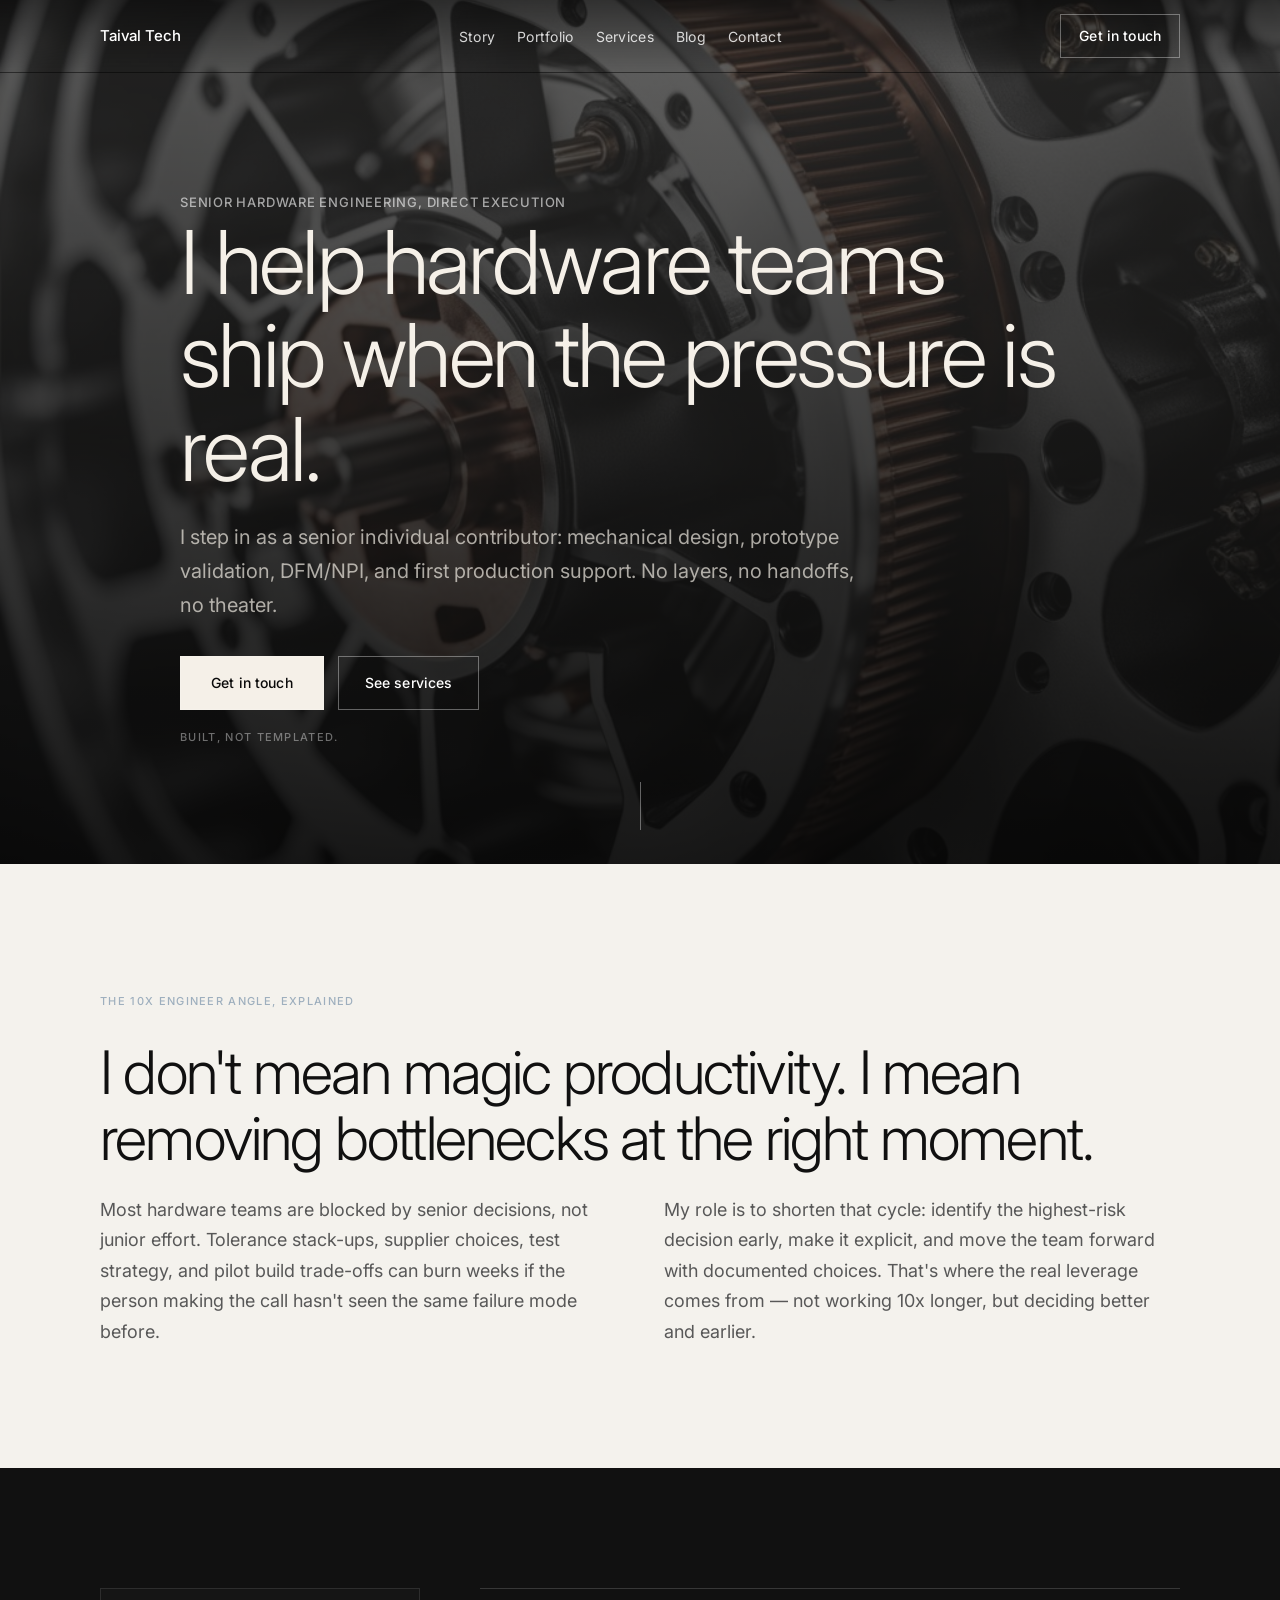
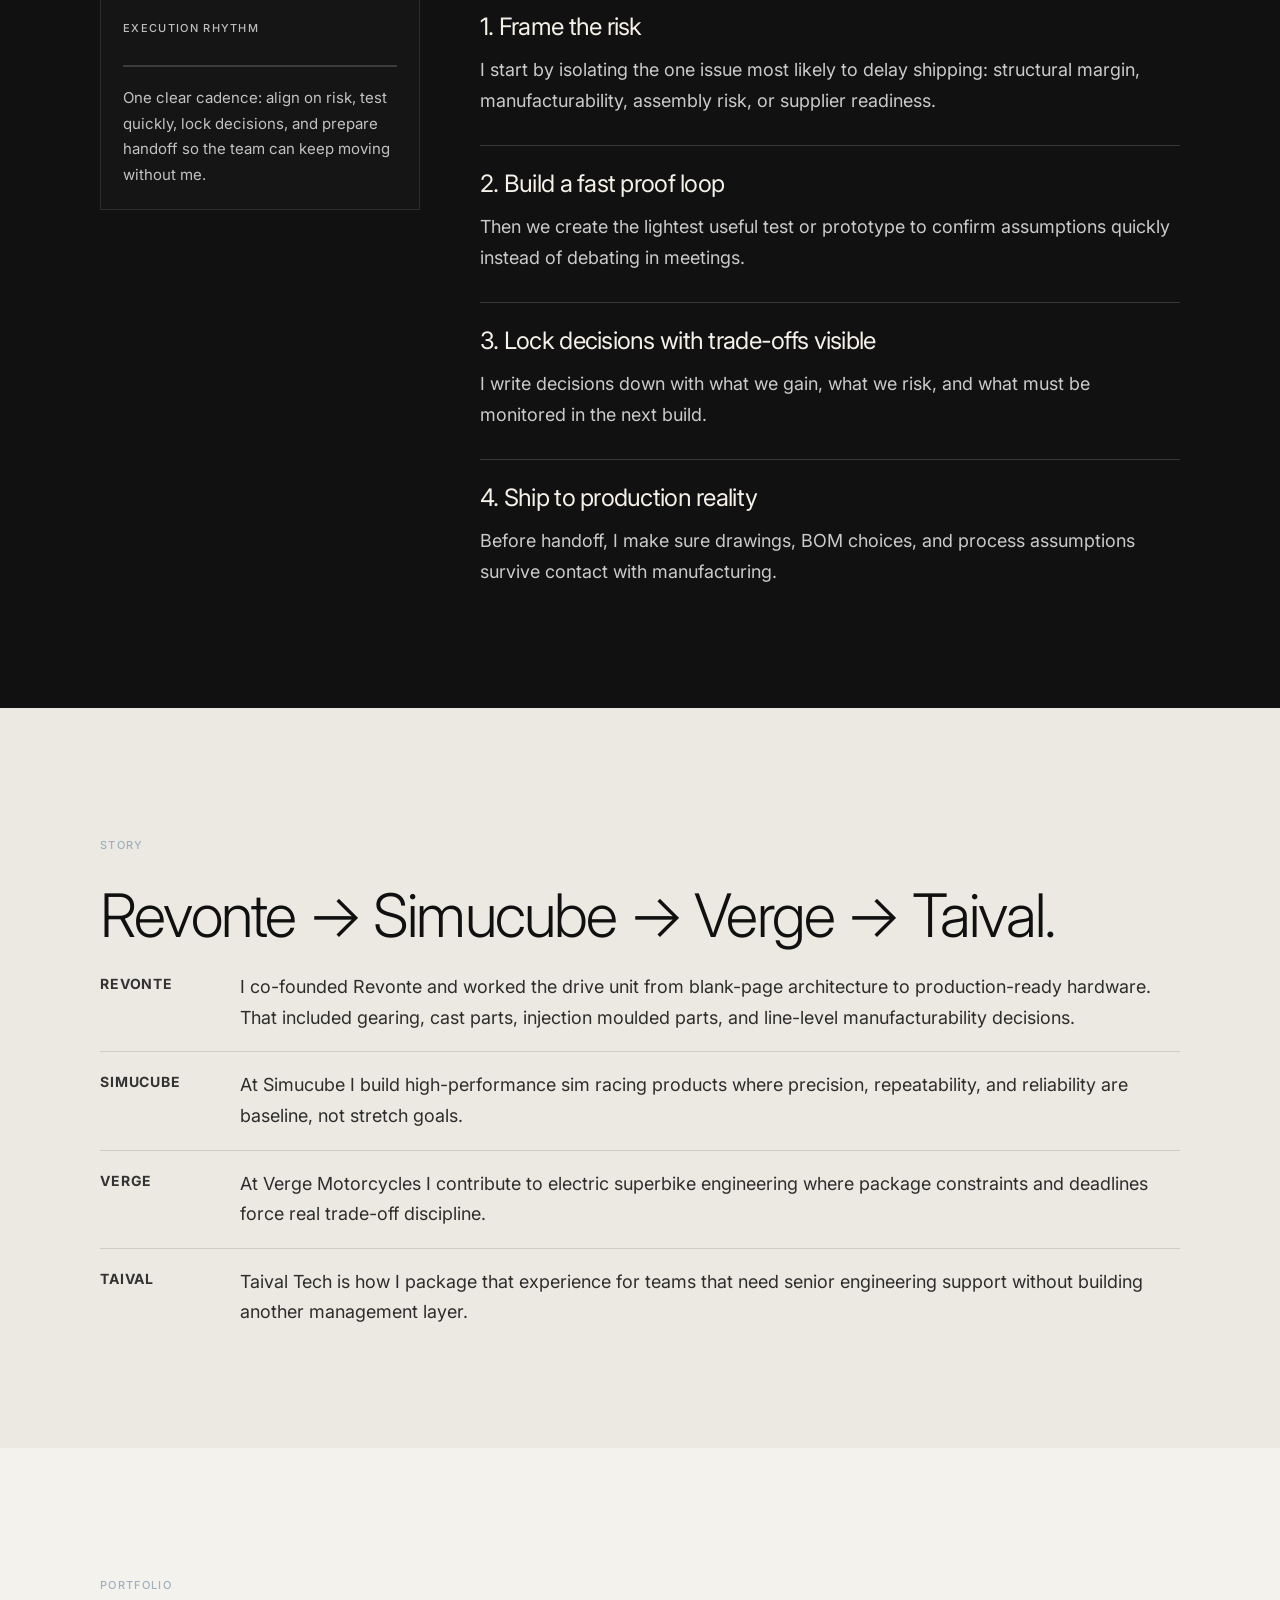
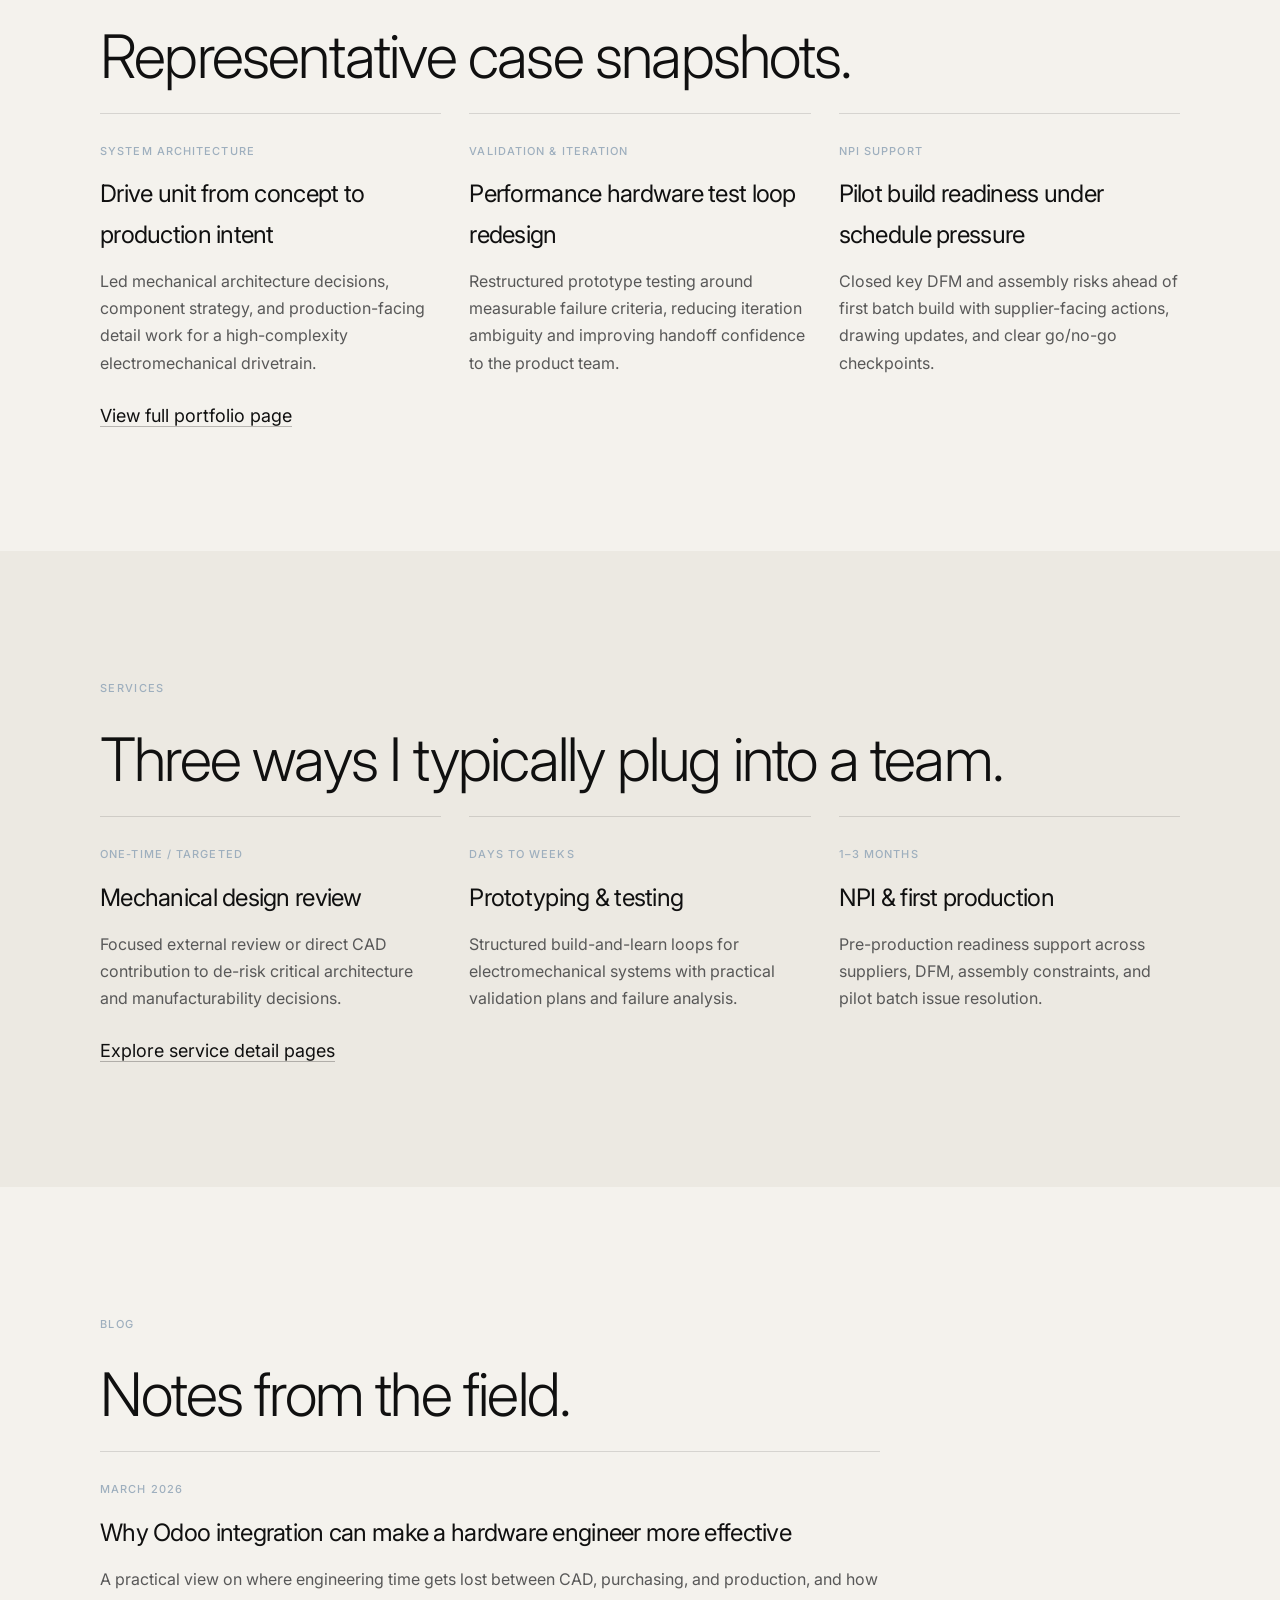
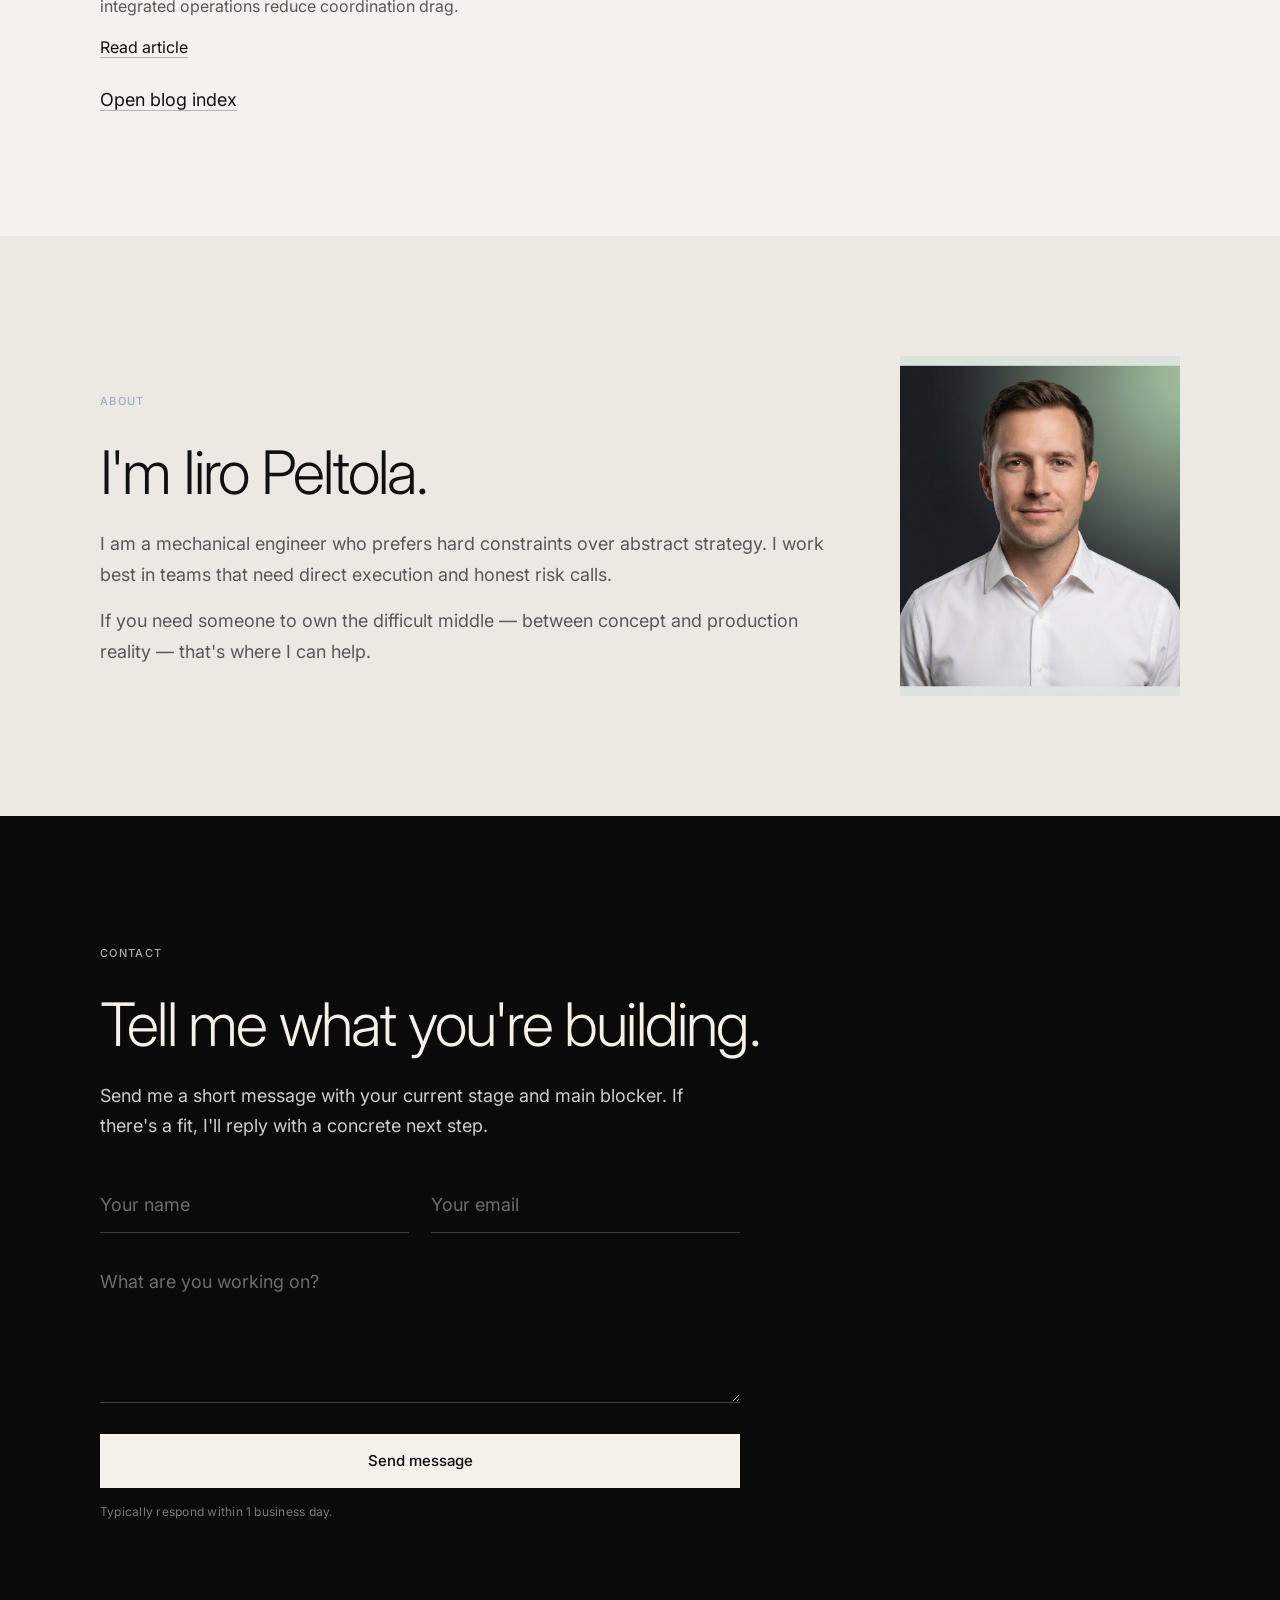
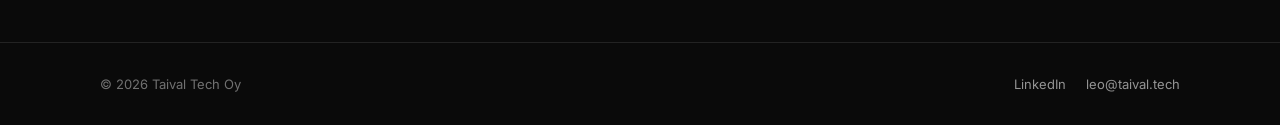
==== index.html @ 0ef0f43d "Mobile nav: IXI-style hamburger menu (≡ + logo + CTA pattern)" ====
﻿<!DOCTYPE html>
<html lang="en">
<head>
  <meta charset="UTF-8" />
  <meta name="viewport" content="width=device-width, initial-scale=1.0" />
  <title>Taival Tech — Hardware Engineering Consulting</title>
  <meta name="description" content="Iiro Peltola, senior hardware engineer. Mechanical design, prototyping, NPI, and first production support for teams shipping real hardware." />
  <link rel="preconnect" href="https://fonts.googleapis.com" />
  <link rel="preconnect" href="https://fonts.gstatic.com" crossorigin />
  <link href="https://fonts.googleapis.com/css2?family=Inter:wght@300;400;500;600&display=swap" rel="stylesheet" />
  <link rel="stylesheet" href="assets/site.css" />
  <!-- Umami Analytics -->
  <script defer src="https://cloud.umami.is/script.js" data-website-id="70021f70-13da-4fe8-9bda-048209e705a2"></script>
  <script defer src="assets/site.js"></script>
</head>
<body>
  <nav class="site-nav" id="site-nav">
    <div class="nav-inner">
      <button class="nav-hamburger" id="nav-hamburger" aria-label="Open menu" aria-expanded="false"><span></span><span></span><span></span></button>
      <a class="nav-logo" href="/">Taival Tech</a>
      <ul class="nav-links">
        <li><a href="#story" id="nav-story">Story</a></li>
        <li><a href="#portfolio" id="nav-portfolio">Portfolio</a></li>
        <li><a href="#services" id="nav-services">Services</a></li>
        <li><a href="#blog" id="nav-blog">Blog</a></li>
        <li><a href="#contact" id="nav-contact">Contact</a></li>
      </ul>
      <a class="nav-cta" href="#contact">Get in touch</a>
    </div>
  </nav>
  <nav class="nav-drawer" id="nav-drawer" aria-hidden="true">
    <ul class="nav-drawer-links">
      <li><a href="index.html#story">Story</a></li>
      <li><a href="portfolio/">Portfolio</a></li>
      <li><a href="services/">Services</a></li>
      <li><a href="blog/">Blog</a></li>
      <li><a href="index.html#contact">Contact</a></li>
    </ul>
  </nav>

  <header class="hero">
    <div class="hero-media" aria-hidden="true">
      <video class="hero-video" autoplay muted loop playsinline poster="2026-03-03-hero-motor.png">
        <source src="assets/hero-loop.mp4" type="video/mp4" />
      </video>
      <div class="hero-bg"></div>
    </div>
    <div class="container hero-content">
      <span class="eyebrow">Senior hardware engineering, direct execution</span>
      <h1>I help hardware teams ship when the pressure is real.</h1>
      <p>I step in as a senior individual contributor: mechanical design, prototype validation, DFM/NPI, and first production support. No layers, no handoffs, no theater.</p>
      <div class="hero-actions">
        <a href="#contact" class="btn">Get in touch</a>
        <a href="#services" class="btn-ghost">See services</a>
      </div>
      <span class="hero-tagline">Built, not templated.</span>
    </div>
    <div class="scroll-indicator" aria-hidden="true"></div>
  </header>

  <section class="section section--light reveal" id="tenx">
    <div class="container">
      <span class="label reveal-child" style="transition-delay:0s">The 10x engineer angle, explained</span>
      <h2 class="section-title reveal-child" style="transition-delay:0.08s">I don't mean magic productivity. I mean removing bottlenecks at the right moment.</h2>
      <div class="grid-2">
        <p class="reveal-child muted" style="transition-delay:0.16s">Most hardware teams are blocked by senior decisions, not junior effort. Tolerance stack-ups, supplier choices, test strategy, and pilot build trade-offs can burn weeks if the person making the call hasn't seen the same failure mode before.</p>
        <p class="reveal-child muted" style="transition-delay:0.24s">My role is to shorten that cycle: identify the highest-risk decision early, make it explicit, and move the team forward with documented choices. That's where the real leverage comes from — not working 10x longer, but deciding better and earlier.</p>
      </div>
    </div>
  </section>

  <section class="section execution-model reveal" data-progress-section>
    <div class="container execution-grid">
      <div class="execution-sticky reveal-child" style="transition-delay:0s">
        <div class="sticky-card">
          <span class="label" style="margin-bottom:10px;color:rgba(255,255,255,0.72)">Execution rhythm</span>
          <div class="progress-line"><span class="progress-fill"></span></div>
          <p class="progress-note">One clear cadence: align on risk, test quickly, lock decisions, and prepare handoff so the team can keep moving without me.</p>
        </div>
      </div>
      <div class="execution-steps">
        <article class="step reveal-child" style="transition-delay:0.1s">
          <h3>1. Frame the risk</h3>
          <p>I start by isolating the one issue most likely to delay shipping: structural margin, manufacturability, assembly risk, or supplier readiness.</p>
        </article>
        <article class="step reveal-child" style="transition-delay:0.18s">
          <h3>2. Build a fast proof loop</h3>
          <p>Then we create the lightest useful test or prototype to confirm assumptions quickly instead of debating in meetings.</p>
        </article>
        <article class="step reveal-child" style="transition-delay:0.26s">
          <h3>3. Lock decisions with trade-offs visible</h3>
          <p>I write decisions down with what we gain, what we risk, and what must be monitored in the next build.</p>
        </article>
        <article class="step reveal-child" style="transition-delay:0.34s">
          <h3>4. Ship to production reality</h3>
          <p>Before handoff, I make sure drawings, BOM choices, and process assumptions survive contact with manufacturing.</p>
        </article>
      </div>
    </div>
  </section>

  <section class="section section--warm reveal" id="story">
    <div class="container">
      <span class="label reveal-child" style="transition-delay:0s">Story</span>
      <h2 class="section-title reveal-child" style="transition-delay:0.08s">Revonte → Simucube → Verge → Taival.</h2>
      <div class="story-line">
        <div class="story-item reveal-child" style="transition-delay:0.14s">
          <strong>Revonte</strong>
          <p>I co-founded Revonte and worked the drive unit from blank-page architecture to production-ready hardware. That included gearing, cast parts, injection moulded parts, and line-level manufacturability decisions.</p>
        </div>
        <div class="story-item reveal-child" style="transition-delay:0.2s">
          <strong>Simucube</strong>
          <p>At Simucube I build high-performance sim racing products where precision, repeatability, and reliability are baseline, not stretch goals.</p>
        </div>
        <div class="story-item reveal-child" style="transition-delay:0.26s">
          <strong>Verge</strong>
          <p>At Verge Motorcycles I contribute to electric superbike engineering where package constraints and deadlines force real trade-off discipline.</p>
        </div>
        <div class="story-item reveal-child" style="transition-delay:0.32s">
          <strong>Taival</strong>
          <p>Taival Tech is how I package that experience for teams that need senior engineering support without building another management layer.</p>
        </div>
      </div>
    </div>
  </section>

  <section class="section section--light reveal" id="portfolio">
    <div class="container">
      <span class="label reveal-child" style="transition-delay:0s">Portfolio</span>
      <h2 class="section-title reveal-child" style="transition-delay:0.08s">Representative case snapshots.</h2>
      <div class="grid-3">
        <article class="card reveal-child" style="transition-delay:0.15s">
          <span class="card-meta">System architecture</span>
          <h3>Drive unit from concept to production intent</h3>
          <p class="muted">Led mechanical architecture decisions, component strategy, and production-facing detail work for a high-complexity electromechanical drivetrain.</p>
        </article>
        <article class="card reveal-child" style="transition-delay:0.22s">
          <span class="card-meta">Validation & iteration</span>
          <h3>Performance hardware test loop redesign</h3>
          <p class="muted">Restructured prototype testing around measurable failure criteria, reducing iteration ambiguity and improving handoff confidence to the product team.</p>
        </article>
        <article class="card reveal-child" style="transition-delay:0.29s">
          <span class="card-meta">NPI support</span>
          <h3>Pilot build readiness under schedule pressure</h3>
          <p class="muted">Closed key DFM and assembly risks ahead of first batch build with supplier-facing actions, drawing updates, and clear go/no-go checkpoints.</p>
        </article>
      </div>
      <p class="reveal-child" style="margin-top:24px;transition-delay:0.36s"><a class="inline-link" href="portfolio/">View full portfolio page</a></p>
    </div>
  </section>

  <section class="section section--warm reveal" id="services">
    <div class="container">
      <span class="label reveal-child" style="transition-delay:0s">Services</span>
      <h2 class="section-title reveal-child" style="transition-delay:0.08s">Three ways I typically plug into a team.</h2>
      <div class="grid-3">
        <article class="card reveal-child" style="transition-delay:0.14s">
          <span class="card-meta">One-time / targeted</span>
          <h3>Mechanical design review</h3>
          <p class="muted">Focused external review or direct CAD contribution to de-risk critical architecture and manufacturability decisions.</p>
        </article>
        <article class="card reveal-child" style="transition-delay:0.22s">
          <span class="card-meta">Days to weeks</span>
          <h3>Prototyping & testing</h3>
          <p class="muted">Structured build-and-learn loops for electromechanical systems with practical validation plans and failure analysis.</p>
        </article>
        <article class="card reveal-child" style="transition-delay:0.3s">
          <span class="card-meta">1–3 months</span>
          <h3>NPI & first production</h3>
          <p class="muted">Pre-production readiness support across suppliers, DFM, assembly constraints, and pilot batch issue resolution.</p>
        </article>
      </div>
      <p class="reveal-child" style="margin-top:24px;transition-delay:0.38s"><a class="inline-link" href="services/">Explore service detail pages</a></p>
    </div>
  </section>

  <section class="section section--light reveal" id="blog">
    <div class="container">
      <span class="label reveal-child" style="transition-delay:0s">Blog</span>
      <h2 class="section-title reveal-child" style="transition-delay:0.08s">Notes from the field.</h2>
      <article class="card reveal-child" style="max-width:780px;transition-delay:0.16s">
        <span class="card-meta">March 2026</span>
        <h3>Why Odoo integration can make a hardware engineer more effective</h3>
        <p class="muted">A practical view on where engineering time gets lost between CAD, purchasing, and production, and how integrated operations reduce coordination drag.</p>
        <p style="margin-top:14px"><a class="inline-link" href="blog/odoo-integration-10x-engineer.html">Read article</a></p>
      </article>
      <p class="reveal-child" style="margin-top:24px;transition-delay:0.24s"><a class="inline-link" href="blog/">Open blog index</a></p>
    </div>
  </section>

  <section class="section section--warm reveal" id="about">
    <div class="container profile">
      <div>
        <span class="label reveal-child" style="transition-delay:0s">About</span>
        <h2 class="section-title reveal-child" style="transition-delay:0.08s">I'm Iiro Peltola.</h2>
        <p class="muted reveal-child" style="transition-delay:0.16s">I am a mechanical engineer who prefers hard constraints over abstract strategy. I work best in teams that need direct execution and honest risk calls.</p>
        <p class="muted reveal-child" style="margin-top:16px;transition-delay:0.24s">If you need someone to own the difficult middle — between concept and production reality — that's where I can help.</p>
      </div>
      <div class="reveal-child" style="transition-delay:0.2s">
        <img src="iiro.jpg" alt="Iiro Peltola" />
      </div>
    </div>
  </section>

  <section class="section section--dark reveal" id="contact">
    <div class="container">
      <span class="label reveal-child" style="transition-delay:0s;color:rgba(255,255,255,0.66)">Contact</span>
      <h2 class="section-title reveal-child" style="transition-delay:0.08s">Tell me what you're building.</h2>
      <p class="contact-intro reveal-child" style="transition-delay:0.16s">Send me a short message with your current stage and main blocker. If there's a fit, I'll reply with a concrete next step.</p>

      <form action="https://formspree.io/f/xreadevk" method="POST" class="contact-form reveal-child" id="contact-form" style="transition-delay:0.24s">
        <div class="form-row">
          <input type="text" name="name" placeholder="Your name" required />
          <input type="email" name="email" placeholder="Your email" required />
        </div>
        <textarea name="message" placeholder="What are you working on?" rows="4" required></textarea>
        <button type="submit" class="btn-submit">Send message</button>
        <span class="form-status" id="form-status">Typically respond within 1 business day.</span>
      </form>
    </div>
  </section>

  <footer class="site-footer">
    <div class="footer-inner">
      <span>© 2026 Taival Tech Oy</span>
      <div class="footer-links">
        <a href="https://linkedin.com/in/leotaival" target="_blank" rel="noreferrer">LinkedIn</a>
        <a href="mailto:leo@taival.tech">leo@taival.tech</a>
      </div>
    </div>
  </footer>
</body>
</html>
---- assets/site.css ----
*, *::before, *::after {
  box-sizing: border-box;
}

:root {
  --bg-dark: #0a0a0a;
  --bg-elevated: #111111;
  --bg-soft-dark: #171717;
  --bg-light: #f4f2ed;
  --bg-light-2: #ece9e2;
  --text-light: #f5f0e8;
  --text-light-muted: rgba(245, 240, 232, 0.68);
  --text-dark: #101010;
  --text-dark-muted: #585858;
  --line-light: rgba(255, 255, 255, 0.14);
  --line-dark: rgba(0, 0, 0, 0.12);
  --accent: #9eafbe;
  --max: 1160px;
  --nav-height: 72px;
  --radius: 2px;
}

html {
  scroll-behavior: smooth;
}

body {
  margin: 0;
  font-family: 'Inter', -apple-system, BlinkMacSystemFont, 'Segoe UI', sans-serif;
  font-size: 18px;
  line-height: 1.7;
  color: var(--text-dark);
  background: var(--bg-light);
  -webkit-font-smoothing: antialiased;
}

h1,
h2,
h3,
h4 {
  margin: 0;
  font-weight: 300;
  letter-spacing: -0.03em;
}

p {
  margin: 0;
}

a {
  color: inherit;
}

img,
video {
  max-width: 100%;
  display: block;
}

section[id] {
  scroll-margin-top: 96px;
}

.container {
  max-width: var(--max);
  margin: 0 auto;
  padding: 0 40px;
}

.label {
  display: inline-block;
  margin-bottom: 28px;
  font-size: 11px;
  font-weight: 500;
  letter-spacing: 0.12em;
  text-transform: uppercase;
  color: var(--accent);
}

.eyebrow {
  font-size: 13px;
  font-weight: 500;
  letter-spacing: 0.06em;
  text-transform: uppercase;
  color: rgba(255, 255, 255, 0.6);
}

.lead {
  font-size: clamp(19px, 2.2vw, 24px);
  line-height: 1.55;
}

.muted {
  color: var(--text-dark-muted);
}

/* NAV */
.site-nav {
  position: fixed;
  top: 0;
  left: 0;
  right: 0;
  z-index: 100;
  border-bottom: 1px solid transparent;
  background: linear-gradient(to bottom, rgba(0, 0, 0, 0.5), transparent);
  transition: background 0.24s ease, border-color 0.24s ease;
}

.site-nav.scrolled {
  background: rgba(10, 10, 10, 0.9);
  border-bottom-color: rgba(255, 255, 255, 0.08);
  backdrop-filter: blur(10px);
}

.nav-inner {
  max-width: var(--max);
  margin: 0 auto;
  height: var(--nav-height);
  padding: 0 40px;
  display: flex;
  align-items: center;
  justify-content: space-between;
  gap: 24px;
}

.nav-logo {
  font-size: 15px;
  font-weight: 500;
  letter-spacing: -0.01em;
  color: #ffffff;
  text-decoration: none;
  white-space: nowrap;
}

.nav-links {
  display: flex;
  align-items: center;
  gap: 22px;
  list-style: none;
  margin: 0;
  padding: 0;
}

.nav-links a {
  color: rgba(255, 255, 255, 0.82);
  text-decoration: none;
  font-size: 14px;
  letter-spacing: 0.02em;
  transition: color 0.2s ease;
}

.nav-links a:hover,
.nav-links a.active {
  color: #ffffff;
}

.nav-cta,
.btn,
.btn-ghost {
  display: inline-flex;
  align-items: center;
  justify-content: center;
  gap: 10px;
  text-decoration: none;
  font-size: 14px;
  font-weight: 500;
  letter-spacing: 0.01em;
  transition: background 0.2s ease, color 0.2s ease, opacity 0.2s ease, border-color 0.2s ease;
}

.nav-cta {
  color: #ffffff;
  border: 1px solid rgba(255, 255, 255, 0.35);
  padding: 9px 18px;
}

.nav-cta:hover {
  background: #ffffff;
  color: var(--bg-dark);
}

.btn {
  color: var(--bg-dark);
  background: var(--text-light);
  padding: 14px 30px;
  border: 1px solid rgba(255, 255, 255, 0.12);
}

.btn:hover {
  opacity: 0.86;
}

.btn-ghost {
  color: #ffffff;
  border: 1px solid rgba(255, 255, 255, 0.36);
  padding: 13px 26px;
}

.btn-ghost:hover {
  background: rgba(255, 255, 255, 0.08);
}

/* HERO */
.hero {
  position: relative;
  min-height: 96vh;
  color: var(--text-light);
  display: flex;
  align-items: center;
  overflow: hidden;
}

.hero-media {
  position: absolute;
  inset: 0;
}

.hero-video,
.hero-bg {
  position: absolute;
  inset: 0;
  width: 100%;
  height: 100%;
  object-fit: cover;
}

.hero-video {
  opacity: 0.43;
  filter: saturate(0.88) contrast(1.04);
}

.hero-bg {
  background: url('../2026-03-03-hero-motor.png') center / cover no-repeat;
  animation: heroKenBurns 24s ease-in-out infinite alternate;
  opacity: 0.42;
}

.hero-media::after {
  content: '';
  position: absolute;
  inset: 0;
  background:
    linear-gradient(to bottom, rgba(0, 0, 0, 0.6), rgba(0, 0, 0, 0.76) 55%, rgba(0, 0, 0, 0.9)),
    radial-gradient(circle at 68% 26%, rgba(255, 255, 255, 0.08), transparent 50%);
}

@keyframes heroKenBurns {
  0% {
    transform: scale(1);
  }

  100% {
    transform: scale(1.07);
  }
}

.hero-content {
  position: relative;
  z-index: 1;
  padding-top: var(--nav-height);
}

.hero h1 {
  max-width: 920px;
  font-size: clamp(46px, 7vw, 88px);
  line-height: 1.06;
  margin-bottom: 24px;
}

.hero p {
  max-width: 680px;
  font-size: 20px;
  color: var(--text-light-muted);
  margin-bottom: 34px;
}

.hero-actions {
  display: flex;
  gap: 14px;
  flex-wrap: wrap;
}

.hero-tagline {
  display: inline-block;
  margin-top: 18px;
  color: rgba(255, 255, 255, 0.4);
  font-size: 11px;
  font-weight: 500;
  letter-spacing: 0.12em;
  text-transform: uppercase;
}

.scroll-indicator {
  position: absolute;
  bottom: 34px;
  left: 50%;
  transform: translateX(-50%);
  z-index: 2;
}

.scroll-indicator::before {
  content: '';
  display: block;
  width: 1px;
  height: 48px;
  background: rgba(255, 255, 255, 0.36);
  animation: scrollPulse 2.5s ease infinite;
}

@keyframes scrollPulse {
  0%,
  100% {
    opacity: 0.2;
    transform: scaleY(0.52);
    transform-origin: top;
  }

  50% {
    opacity: 0.7;
    transform: scaleY(1);
    transform-origin: top;
  }
}

/* PAGE HERO */
.page-hero {
  min-height: 62vh;
  display: flex;
  align-items: end;
  padding: 140px 0 72px;
  color: var(--text-light);
  background:
    linear-gradient(rgba(6, 6, 6, 0.64), rgba(6, 6, 6, 0.84)),
    url('../2026-03-03-services-tools.png') center / cover no-repeat;
}

.page-hero h1 {
  font-size: clamp(40px, 6vw, 72px);
  line-height: 1.08;
  margin-bottom: 20px;
}

.page-hero p {
  max-width: 700px;
  color: rgba(255, 255, 255, 0.75);
}

.section {
  padding: 120px 0;
}

.section--light {
  background: var(--bg-light);
  color: var(--text-dark);
}

.section--warm {
  background: var(--bg-light-2);
  color: var(--text-dark);
}

.section--dark {
  background: var(--bg-dark);
  color: var(--text-light);
}

.section--dark .muted {
  color: rgba(245, 240, 232, 0.68);
}

.section-title {
  font-size: clamp(34px, 5vw, 60px);
  line-height: 1.1;
  margin-bottom: 24px;
}

.grid-2 {
  display: grid;
  grid-template-columns: repeat(2, minmax(0, 1fr));
  gap: 48px;
}

.grid-3 {
  display: grid;
  grid-template-columns: repeat(3, minmax(0, 1fr));
  gap: 28px;
}

.card {
  border-top: 1px solid var(--line-dark);
  padding-top: 20px;
}

.section--dark .card {
  border-top-color: var(--line-light);
}

.card h3 {
  font-size: 24px;
  font-weight: 400;
  margin-bottom: 12px;
}

.card p {
  font-size: 16px;
}

.card-meta {
  display: inline-block;
  margin-bottom: 14px;
  font-size: 11px;
  font-weight: 500;
  letter-spacing: 0.1em;
  text-transform: uppercase;
  color: var(--accent);
}

.story-line {
  display: grid;
  gap: 18px;
}

.story-item {
  display: grid;
  grid-template-columns: 120px 1fr;
  gap: 20px;
  padding-bottom: 18px;
  border-bottom: 1px solid var(--line-dark);
}

.story-item:last-child {
  border-bottom: none;
  padding-bottom: 0;
}

.story-item strong {
  font-size: 14px;
  letter-spacing: 0.06em;
  text-transform: uppercase;
  color: #333333;
}

.story-item p {
  color: #2d2d2d;
}

.execution-model {
  --progress: 0;
  background: var(--bg-elevated);
  color: var(--text-light);
}

.execution-grid {
  display: grid;
  grid-template-columns: 320px 1fr;
  gap: 60px;
}

.execution-sticky {
  position: relative;
}

.sticky-card {
  position: sticky;
  top: 96px;
  border: 1px solid rgba(255, 255, 255, 0.1);
  padding: 22px;
  background: rgba(255, 255, 255, 0.02);
}

.progress-line {
  width: 100%;
  height: 2px;
  margin: 18px 0;
  background: rgba(255, 255, 255, 0.16);
  overflow: hidden;
}

.progress-fill {
  display: block;
  width: 100%;
  height: 100%;
  transform-origin: left center;
  transform: scaleX(var(--progress));
  background: #ffffff;
  transition: transform 0.16s linear;
}

.progress-note {
  font-size: 15px;
  color: rgba(255, 255, 255, 0.74);
}

.execution-steps {
  display: grid;
  gap: 28px;
}

.step {
  border-top: 1px solid rgba(255, 255, 255, 0.16);
  padding-top: 18px;
}

.step h3 {
  font-size: 24px;
  font-weight: 400;
  margin-bottom: 8px;
}

.step p {
  color: rgba(255, 255, 255, 0.78);
}

.profile {
  display: grid;
  grid-template-columns: 1fr 280px;
  gap: 56px;
  align-items: center;
}

.profile img {
  width: 280px;
  height: 340px;
  object-fit: cover;
  object-position: center top;
}

.inline-link {
  text-decoration: none;
  border-bottom: 1px solid rgba(0, 0, 0, 0.25);
}

.inline-link:hover {
  border-color: rgba(0, 0, 0, 0.6);
}

.section--dark .inline-link {
  border-color: rgba(255, 255, 255, 0.24);
}

.section--dark .inline-link:hover {
  border-color: rgba(255, 255, 255, 0.62);
}

/* CONTACT */
.contact-intro {
  max-width: 640px;
  margin-bottom: 36px;
  color: rgba(255, 255, 255, 0.8);
}

.contact-form {
  max-width: 640px;
}

.form-row {
  display: grid;
  grid-template-columns: repeat(2, minmax(0, 1fr));
  gap: 22px;
  margin-bottom: 22px;
}

.contact-form input,
.contact-form textarea {
  width: 100%;
  font: inherit;
  color: var(--text-light);
  background: transparent;
  border: none;
  border-bottom: 1px solid rgba(255, 255, 255, 0.22);
  padding: 12px 0;
  outline: none;
  transition: border-color 0.2s ease;
}

.contact-form textarea {
  resize: vertical;
  margin-bottom: 22px;
}

.contact-form input::placeholder,
.contact-form textarea::placeholder {
  color: rgba(255, 255, 255, 0.4);
}

.contact-form input:focus,
.contact-form textarea:focus {
  border-bottom-color: rgba(255, 255, 255, 0.72);
}

.btn-submit {
  width: 100%;
  border: none;
  background: var(--text-light);
  color: var(--bg-dark);
  font: inherit;
  font-size: 15px;
  font-weight: 500;
  padding: 14px 24px;
  cursor: pointer;
  transition: opacity 0.2s ease;
}

.btn-submit:hover {
  opacity: 0.86;
}

.form-status {
  display: block;
  margin-top: 14px;
  font-size: 12px;
  letter-spacing: 0.02em;
  color: rgba(255, 255, 255, 0.46);
}

/* BLOG ARTICLE */
.article {
  max-width: 780px;
}

.article h1 {
  font-size: clamp(34px, 5vw, 58px);
  line-height: 1.12;
  margin-bottom: 20px;
}

.article h2 {
  font-size: 28px;
  margin: 46px 0 14px;
}

.article p,
.article li {
  color: #212121;
  font-size: 18px;
}

.article ul {
  padding-left: 22px;
}

.article-meta {
  font-size: 13px;
  color: #666666;
  margin-bottom: 26px;
}

.article-note {
  margin-top: 36px;
  padding: 16px 18px;
  background: #ebe7de;
  border-left: 2px solid #979185;
  font-size: 15px;
}

/* FOOTER */
.site-footer {
  background: var(--bg-dark);
  border-top: 1px solid rgba(255, 255, 255, 0.1);
  padding: 30px 0;
}

.footer-inner {
  max-width: var(--max);
  margin: 0 auto;
  padding: 0 40px;
  display: flex;
  align-items: center;
  justify-content: space-between;
  gap: 20px;
  color: rgba(255, 255, 255, 0.42);
  font-size: 13px;
}

.footer-links {
  display: flex;
  align-items: center;
  gap: 20px;
}

.footer-links a {
  text-decoration: none;
  color: rgba(255, 255, 255, 0.56);
}

.footer-links a:hover {
  color: rgba(255, 255, 255, 0.86);
}

/* REVEALS */
.reveal-child {
  opacity: 0;
  transform: translateY(26px);
  transition: opacity 0.62s ease, transform 0.62s ease;
}

.reveal-child.visible {
  opacity: 1;
  transform: translateY(0);
}

@media (prefers-reduced-motion: reduce) {
  html {
    scroll-behavior: auto;
  }

  .hero-bg,
  .scroll-indicator::before,
  .reveal-child {
    animation: none !important;
    transition: none !important;
  }

  .reveal-child {
    opacity: 1;
    transform: none;
  }
}

@media (max-width: 1080px) {
  .nav-inner,
  .container,
  .footer-inner {
    padding-left: 28px;
    padding-right: 28px;
  }

  .execution-grid {
    grid-template-columns: 1fr;
    gap: 38px;
  }

  .sticky-card {
    position: static;
  }
}

@media (max-width: 900px) {
  body {
    font-size: 17px;
  }

  .grid-2,
  .grid-3,
  .profile {
    grid-template-columns: 1fr;
  }

  .profile {
    gap: 30px;
  }

  .profile img {
    width: min(280px, 100%);
  }

  .story-item {
    grid-template-columns: 1fr;
    gap: 8px;
  }
}

/* ── Hamburger button (hidden on desktop) ── */
.nav-hamburger {
  display: none;
  flex-direction: column;
  justify-content: center;
  gap: 5px;
  width: 32px;
  height: 32px;
  padding: 4px;
  background: none;
  border: none;
  cursor: pointer;
  flex-shrink: 0;
}
.nav-hamburger span {
  display: block;
  height: 1.5px;
  width: 100%;
  background: #ffffff;
  transition: transform 0.22s ease, opacity 0.22s ease;
  transform-origin: center;
}
.nav-hamburger[aria-expanded="true"] span:nth-child(1) {
  transform: translateY(6.5px) rotate(45deg);
}
.nav-hamburger[aria-expanded="true"] span:nth-child(2) {
  opacity: 0;
}
.nav-hamburger[aria-expanded="true"] span:nth-child(3) {
  transform: translateY(-6.5px) rotate(-45deg);
}

/* ── Mobile drawer ── */
.nav-drawer {
  display: none;
  position: fixed;
  top: var(--nav-height);
  left: 0;
  right: 0;
  background: rgba(10, 10, 10, 0.96);
  border-top: 1px solid rgba(255, 255, 255, 0.08);
  backdrop-filter: blur(12px);
  z-index: 99;
  padding: 24px 28px 32px;
  transform: translateY(-8px);
  opacity: 0;
  pointer-events: none;
  transition: opacity 0.22s ease, transform 0.22s ease;
}
.nav-drawer.open {
  transform: translateY(0);
  opacity: 1;
  pointer-events: auto;
}
.nav-drawer-links {
  list-style: none;
  margin: 0;
  padding: 0;
  display: flex;
  flex-direction: column;
  gap: 0;
}
.nav-drawer-links a {
  display: block;
  padding: 16px 0;
  color: rgba(255, 255, 255, 0.85);
  text-decoration: none;
  font-size: 22px;
  font-weight: 300;
  letter-spacing: -0.02em;
  border-bottom: 1px solid rgba(255, 255, 255, 0.07);
  transition: color 0.18s ease;
}
.nav-drawer-links a:hover {
  color: #ffffff;
}

@media (max-width: 760px) {
  .site-nav {
    background: rgba(10, 10, 10, 0.9);
    backdrop-filter: blur(10px);
    border-bottom-color: rgba(255, 255, 255, 0.08);
  }

  .nav-hamburger {
    display: flex;
  }

  .nav-inner {
    height: var(--nav-height);
    padding: 0 22px;
    flex-wrap: nowrap;
    gap: 0;
  }

  /* hamburger left, logo center, cta right — IXI pattern */
  .nav-inner {
    display: grid;
    grid-template-columns: 40px 1fr 40px;
    align-items: center;
  }

  .nav-hamburger {
    grid-column: 1;
    justify-self: start;
  }

  .nav-logo {
    grid-column: 2;
    text-align: center;
  }

  /* Hide desktop links on mobile */
  .nav-links {
    display: none;
  }

  /* CTA: small pill, right */
  .nav-cta {
    grid-column: 3;
    justify-self: end;
    font-size: 12px;
    padding: 7px 12px;
    white-space: nowrap;
    display: block;
  }

  .nav-drawer {
    display: block;
  }

  .hero-content {
    padding-top: calc(var(--nav-height) + 54px);
  }

  .section {
    padding: 84px 0;
  }

  .form-row {
    grid-template-columns: 1fr;
  }

  .footer-inner {
    flex-direction: column;
    align-items: flex-start;
  }
}
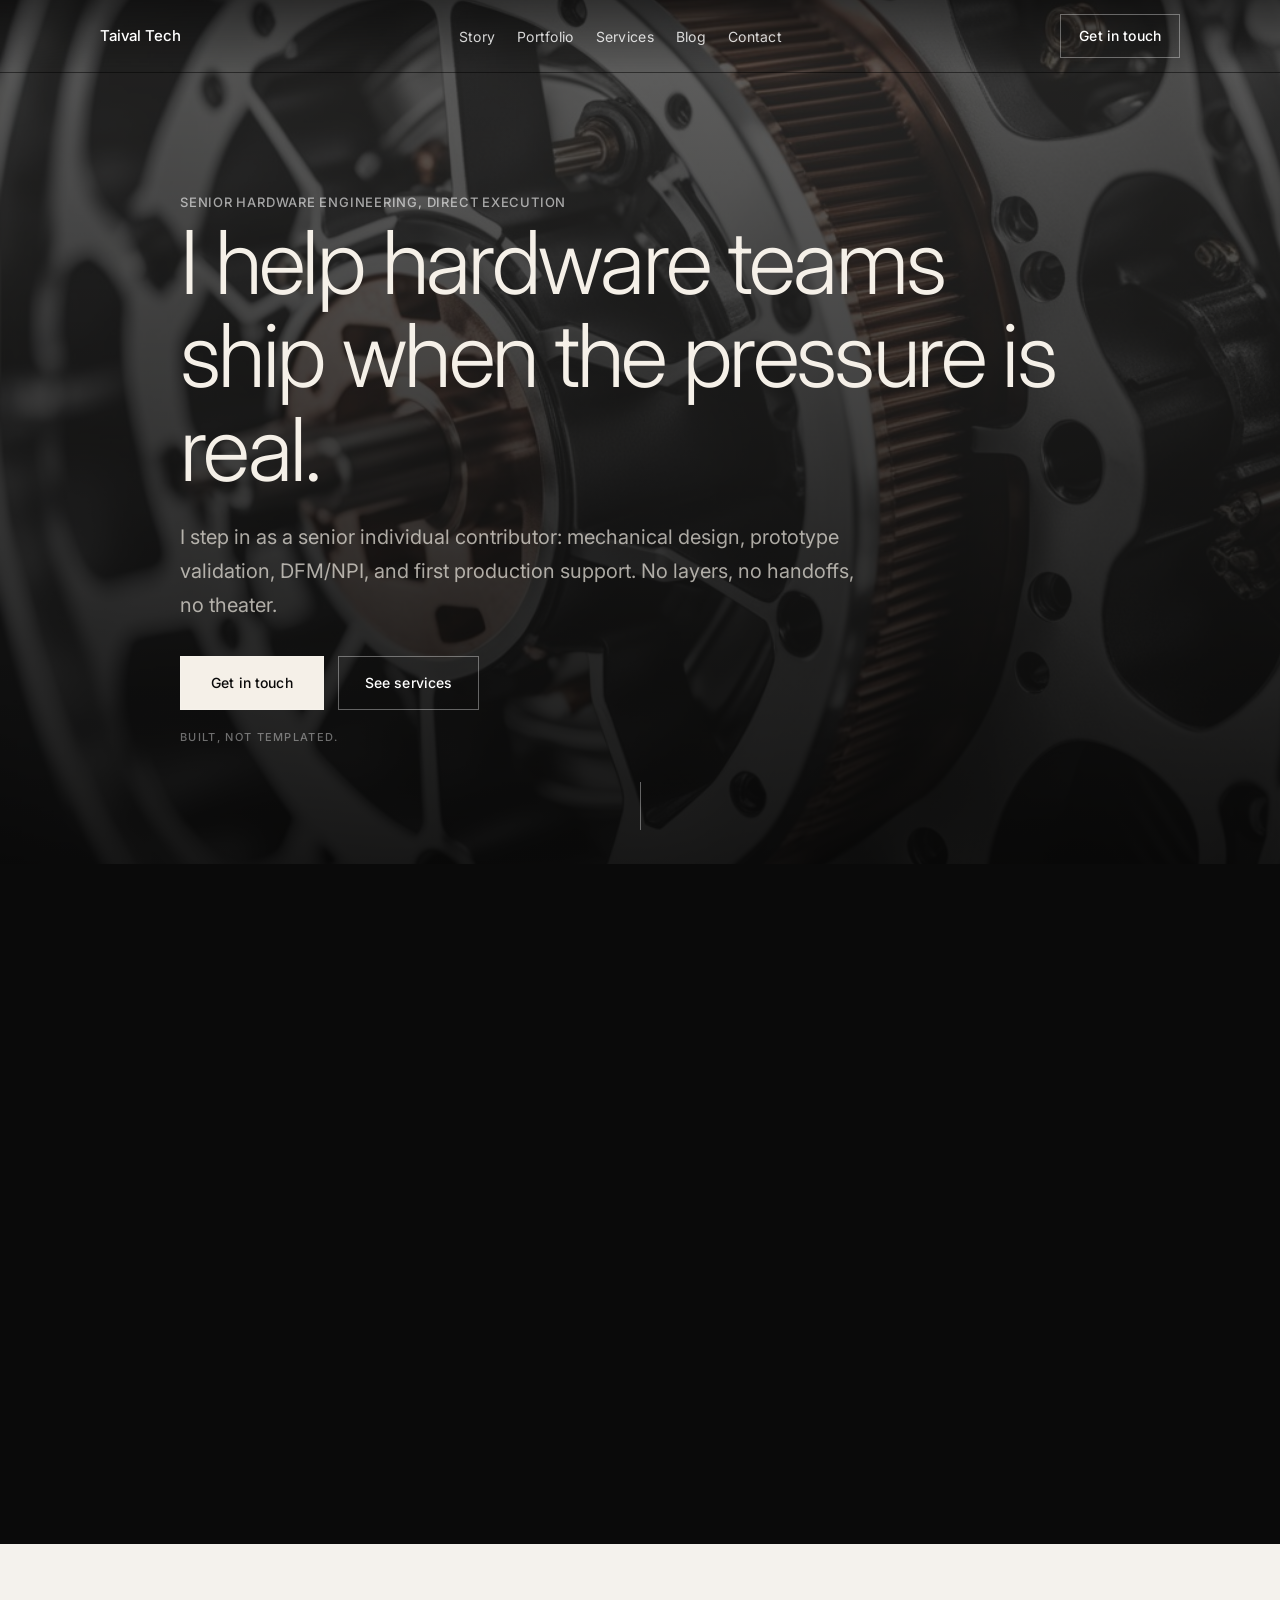
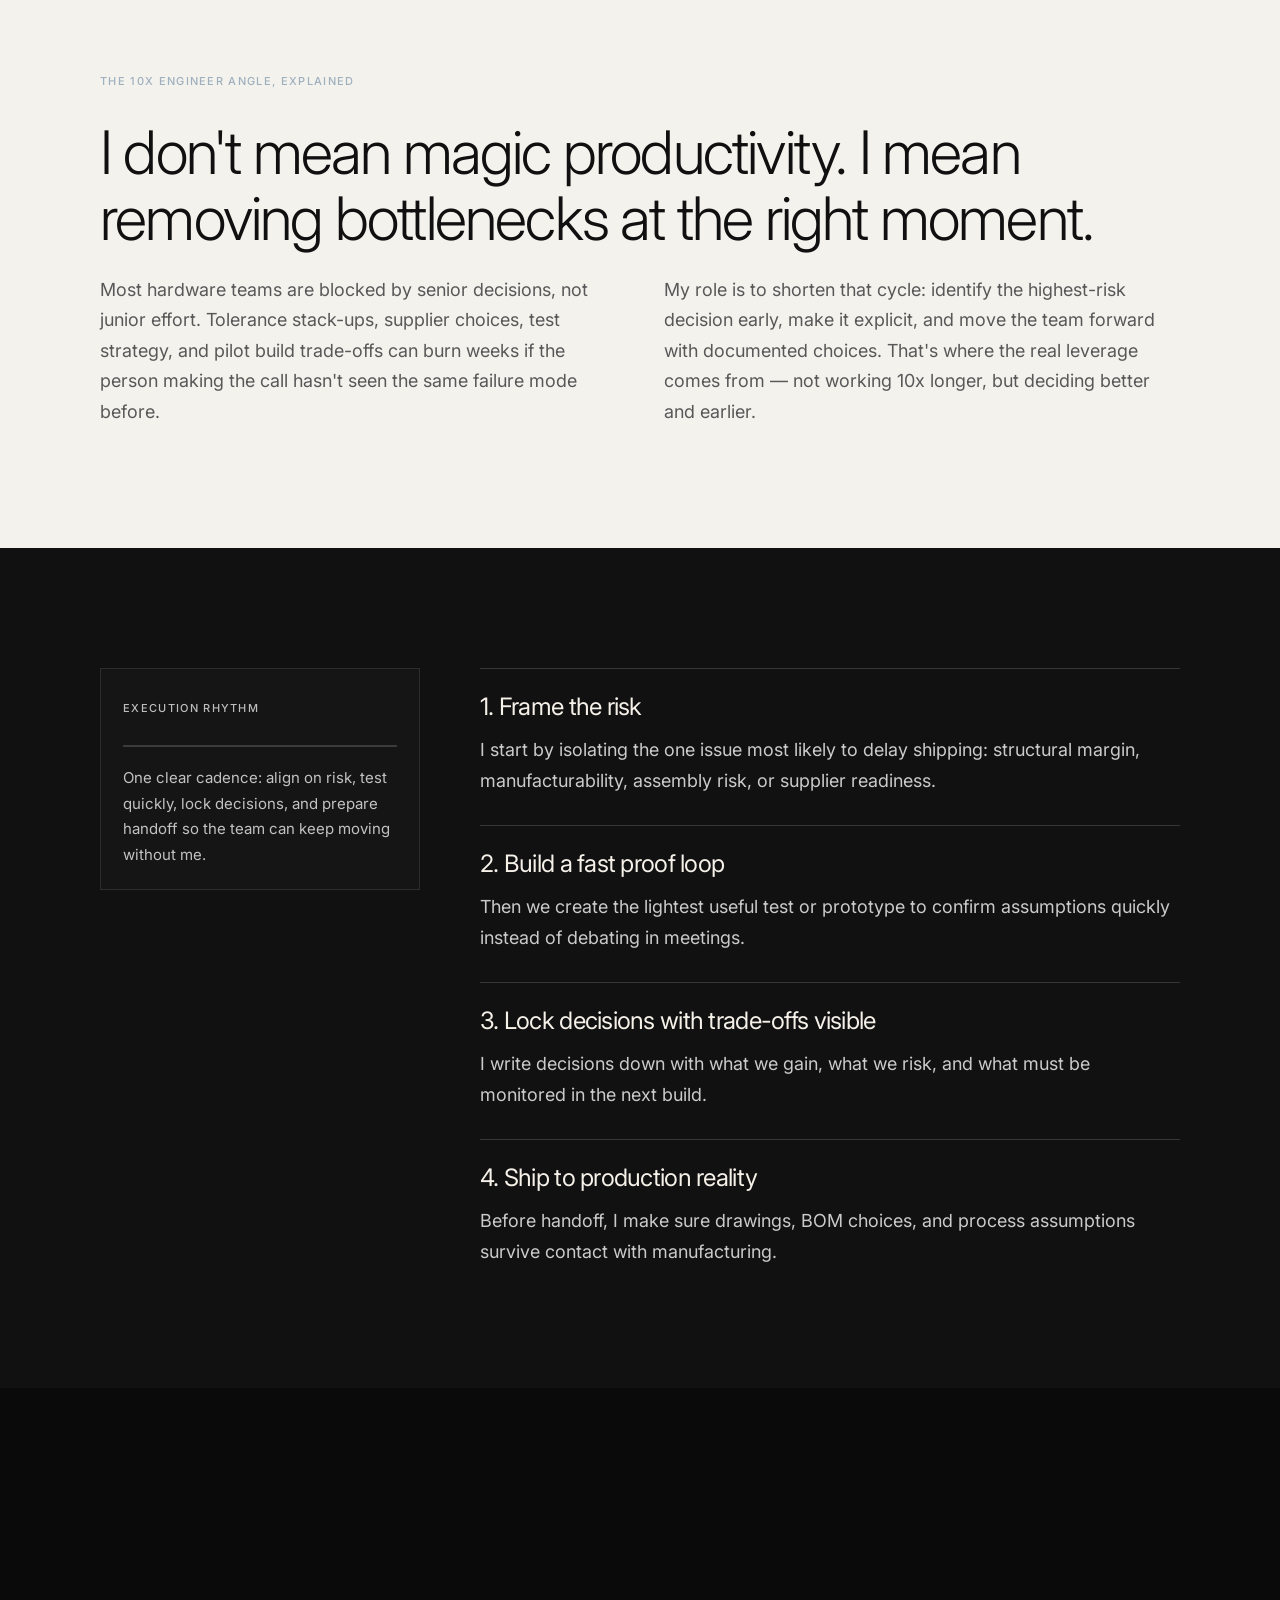
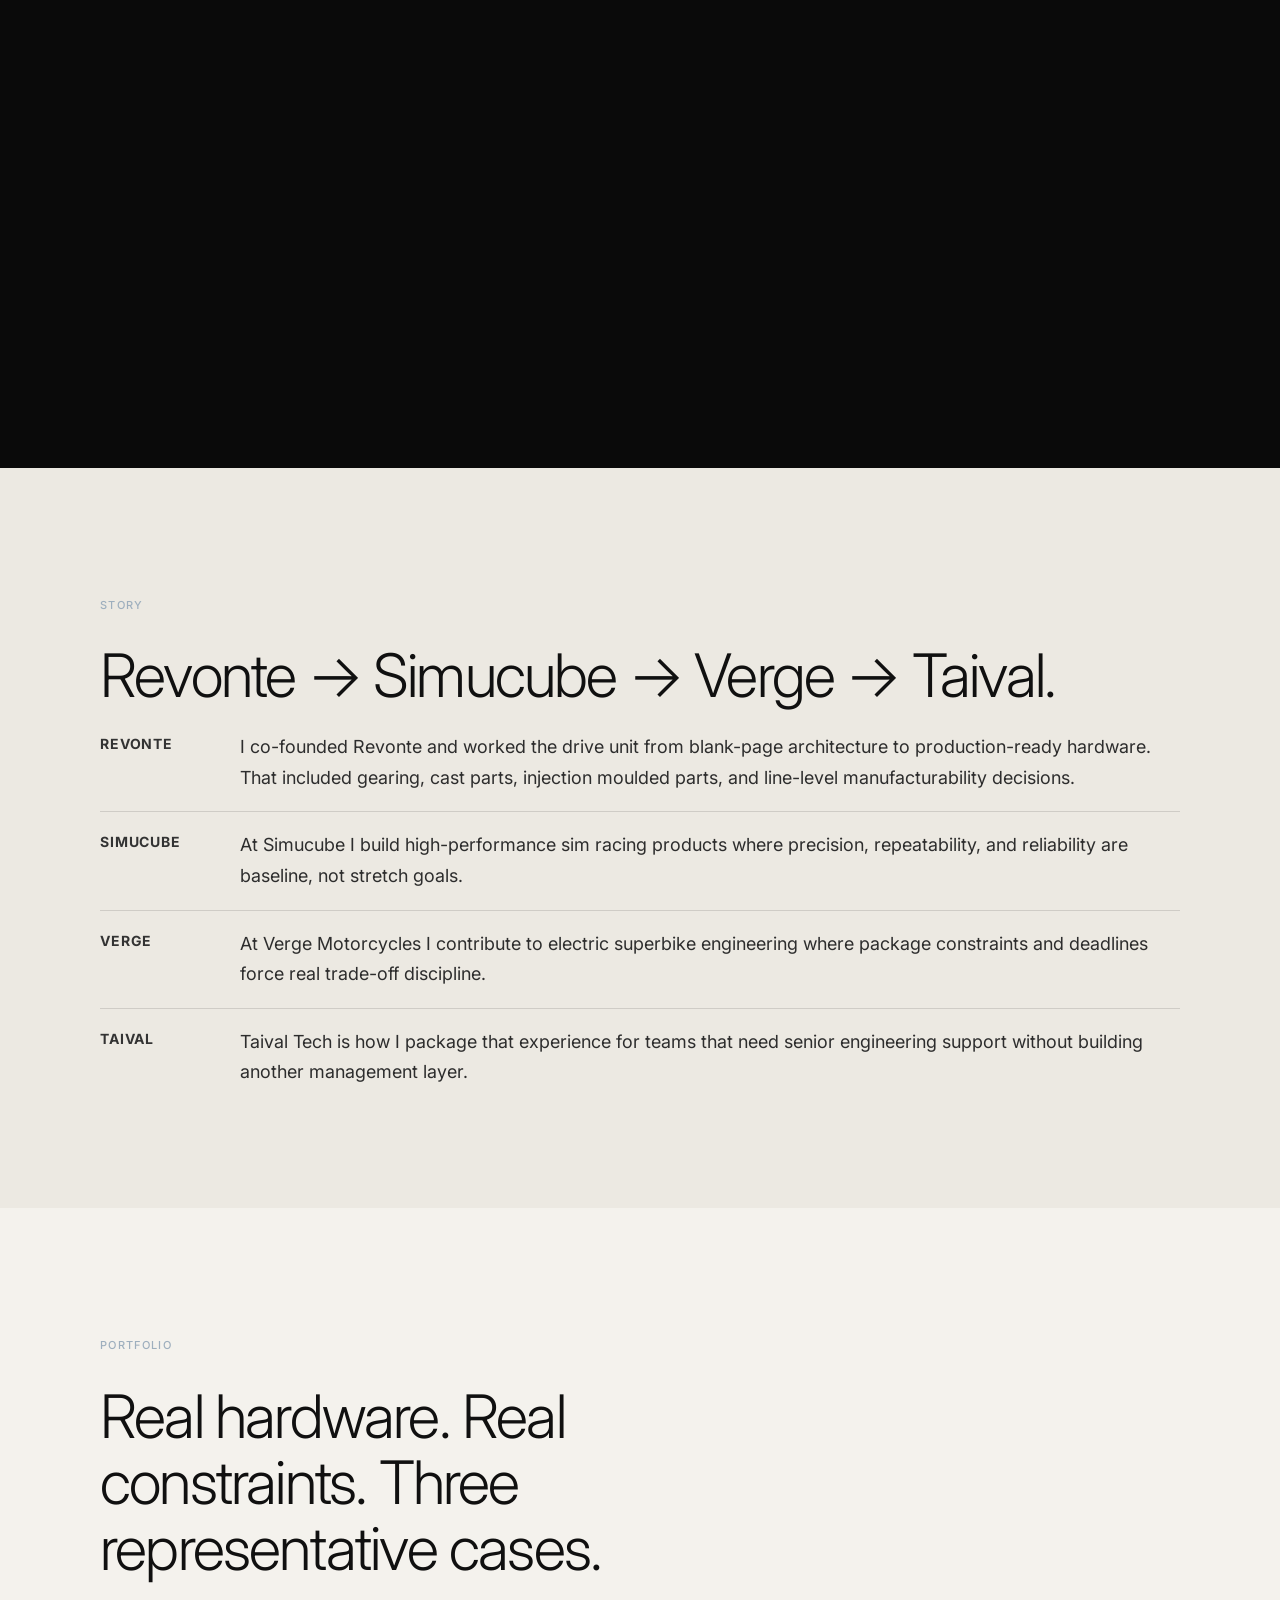
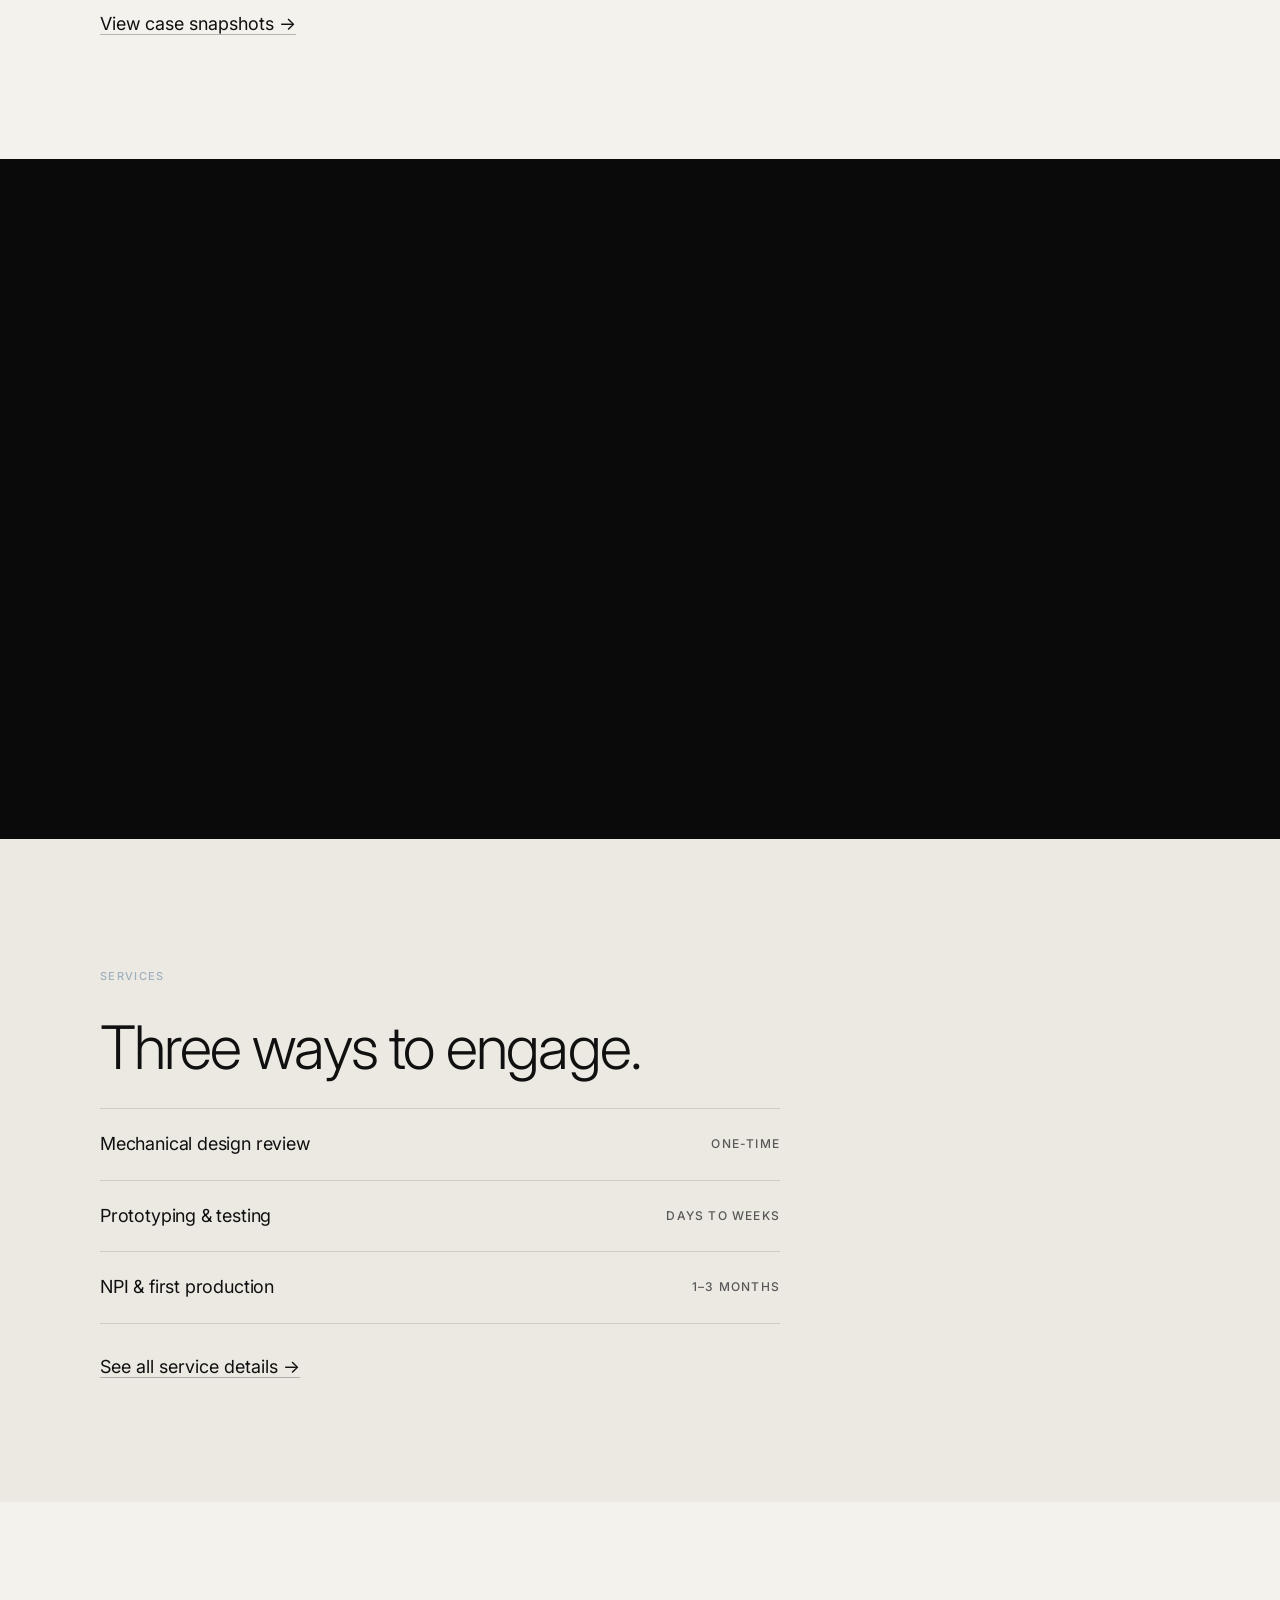
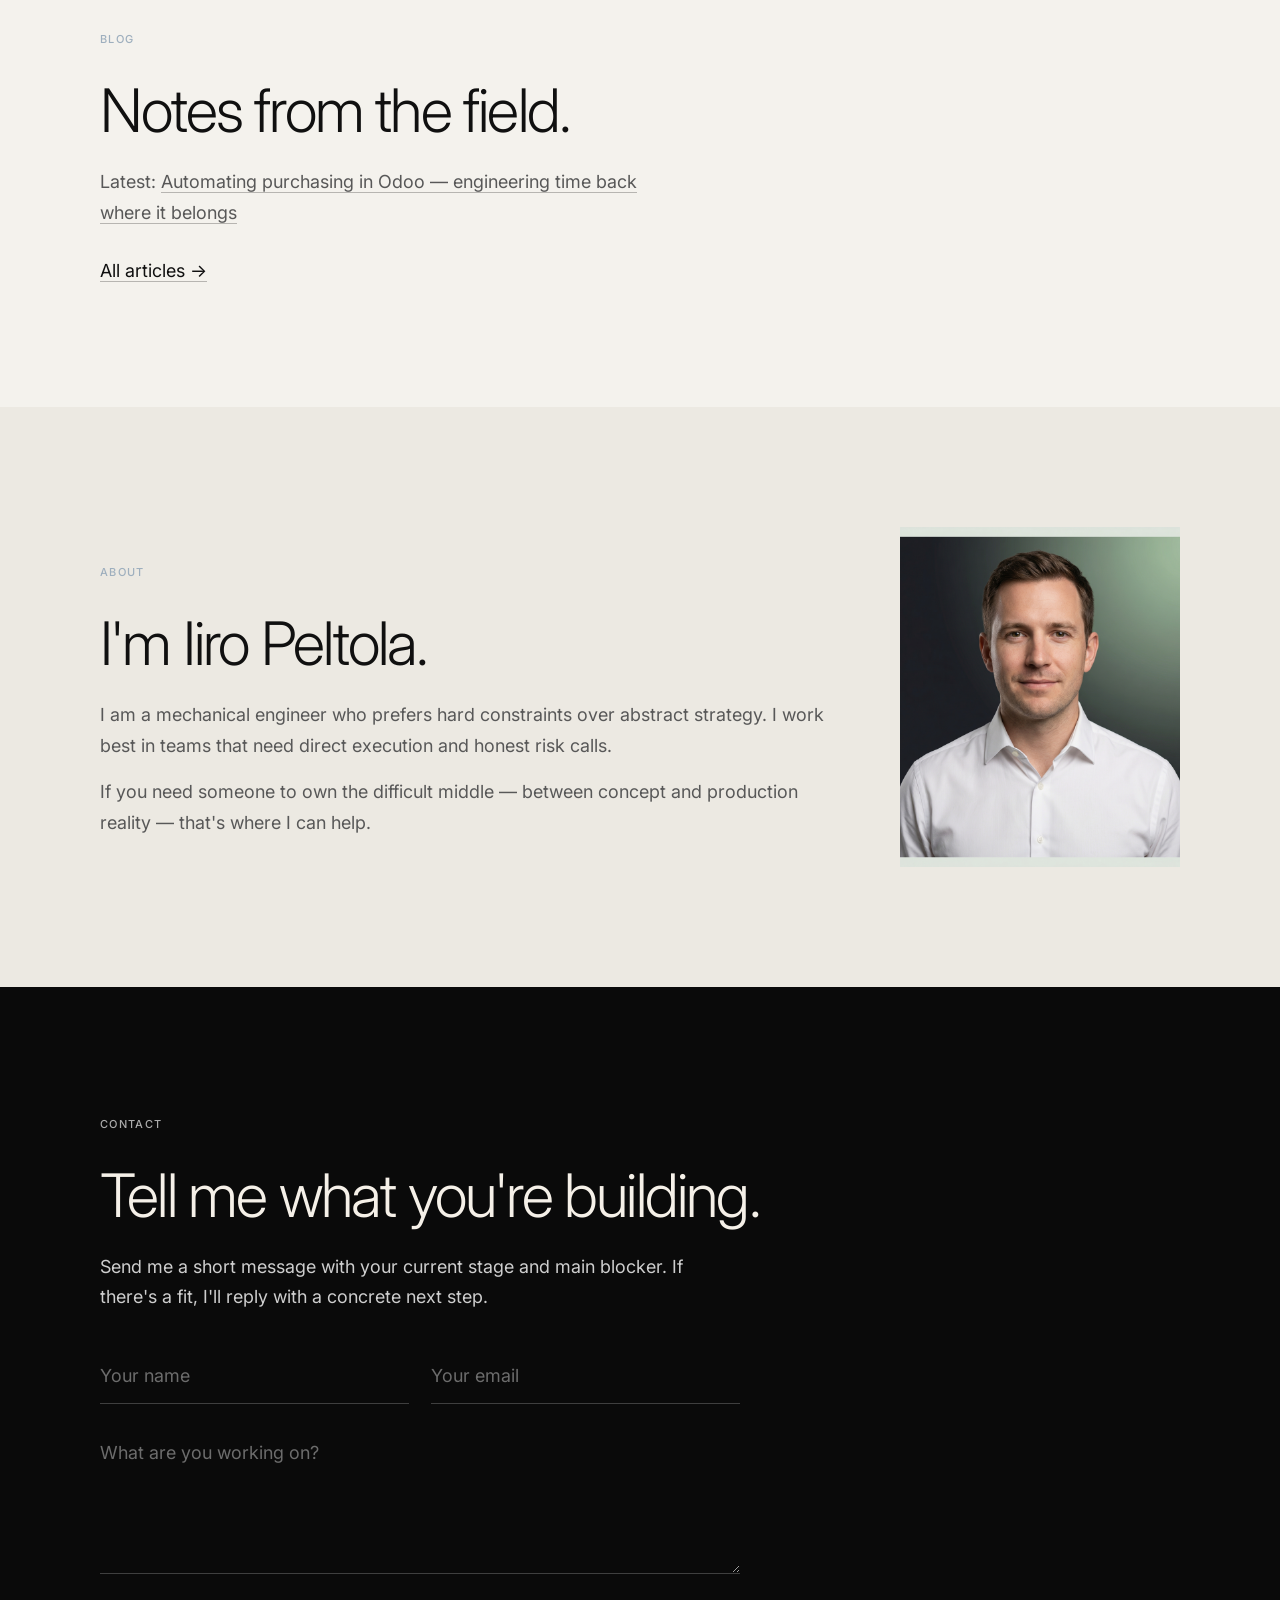
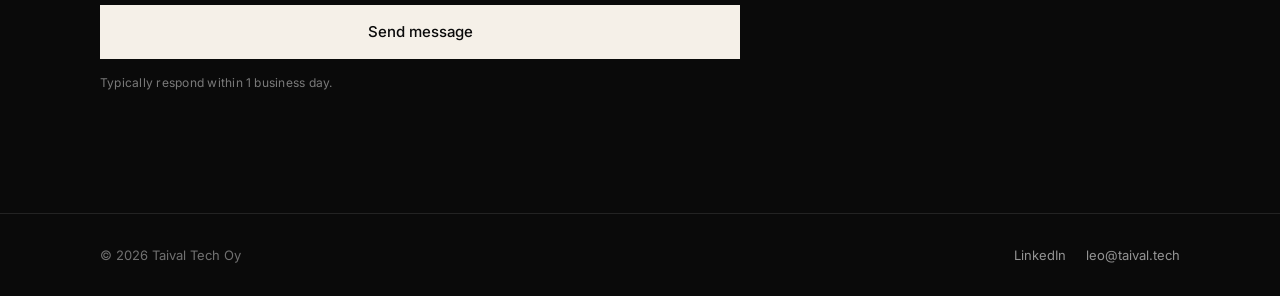
==== commit 269f08f7: "Mobile nav centering, homepage duplikaatit karsittu, video clipit lisätty" ====
--- a/index.html
+++ b/index.html
@@ -28,7 +28,7 @@
       <a class="nav-cta" href="#contact">Get in touch</a>
     </div>
   </nav>
-  <nav class="nav-drawer" id="nav-drawer" aria-hidden="true">
+  <div class="nav-drawer" id="nav-drawer" aria-hidden="true">
     <ul class="nav-drawer-links">
       <li><a href="index.html#story">Story</a></li>
       <li><a href="portfolio/">Portfolio</a></li>
@@ -36,7 +36,11 @@
       <li><a href="blog/">Blog</a></li>
       <li><a href="index.html#contact">Contact</a></li>
     </ul>
-  </nav>
+    <div class="nav-drawer-footer">
+      <a href="https://linkedin.com/in/iiro-peltola" target="_blank" rel="noreferrer">LinkedIn</a>
+      <a href="mailto:leo@taival.tech">Email</a>
+    </div>
+  </div>
 
   <header class="hero">
     <div class="hero-media" aria-hidden="true">
@@ -58,6 +62,12 @@
     <div class="scroll-indicator" aria-hidden="true"></div>
   </header>
 
+  <div class="video-break">
+    <video autoplay muted loop playsinline class="video-break__vid">
+      <source src="assets/clip-motor-zoom.mp4" type="video/mp4" />
+    </video>
+  </div>
+
   <section class="section section--light reveal" id="tenx">
     <div class="container">
       <span class="label reveal-child" style="transition-delay:0s">The 10x engineer angle, explained</span>
@@ -99,6 +109,12 @@
     </div>
   </section>
 
+  <div class="video-break">
+    <video autoplay muted loop playsinline class="video-break__vid">
+      <source src="assets/clip-tools-pan.mp4" type="video/mp4" />
+    </video>
+  </div>
+
   <section class="section section--warm reveal" id="story">
     <div class="container">
       <span class="label reveal-child" style="transition-delay:0s">Story</span>
@@ -127,50 +143,27 @@
   <section class="section section--light reveal" id="portfolio">
     <div class="container">
       <span class="label reveal-child" style="transition-delay:0s">Portfolio</span>
-      <h2 class="section-title reveal-child" style="transition-delay:0.08s">Representative case snapshots.</h2>
-      <div class="grid-3">
-        <article class="card reveal-child" style="transition-delay:0.15s">
-          <span class="card-meta">System architecture</span>
-          <h3>Drive unit from concept to production intent</h3>
-          <p class="muted">Led mechanical architecture decisions, component strategy, and production-facing detail work for a high-complexity electromechanical drivetrain.</p>
-        </article>
-        <article class="card reveal-child" style="transition-delay:0.22s">
-          <span class="card-meta">Validation & iteration</span>
-          <h3>Performance hardware test loop redesign</h3>
-          <p class="muted">Restructured prototype testing around measurable failure criteria, reducing iteration ambiguity and improving handoff confidence to the product team.</p>
-        </article>
-        <article class="card reveal-child" style="transition-delay:0.29s">
-          <span class="card-meta">NPI support</span>
-          <h3>Pilot build readiness under schedule pressure</h3>
-          <p class="muted">Closed key DFM and assembly risks ahead of first batch build with supplier-facing actions, drawing updates, and clear go/no-go checkpoints.</p>
-        </article>
-      </div>
-      <p class="reveal-child" style="margin-top:24px;transition-delay:0.36s"><a class="inline-link" href="portfolio/">View full portfolio page</a></p>
-    </div>
-  </section>
+      <h2 class="section-title reveal-child" style="transition-delay:0.08s;max-width:640px">Real hardware. Real constraints. Three representative cases.</h2>
+      <p class="reveal-child" style="margin-top:28px;transition-delay:0.16s"><a class="inline-link" href="portfolio/">View case snapshots →</a></p>
+    </div>
+  </section>
+
+  <div class="video-break">
+    <video autoplay muted loop playsinline class="video-break__vid">
+      <source src="assets/clip-proto-zoom.mp4" type="video/mp4" />
+    </video>
+  </div>
 
   <section class="section section--warm reveal" id="services">
     <div class="container">
       <span class="label reveal-child" style="transition-delay:0s">Services</span>
-      <h2 class="section-title reveal-child" style="transition-delay:0.08s">Three ways I typically plug into a team.</h2>
-      <div class="grid-3">
-        <article class="card reveal-child" style="transition-delay:0.14s">
-          <span class="card-meta">One-time / targeted</span>
-          <h3>Mechanical design review</h3>
-          <p class="muted">Focused external review or direct CAD contribution to de-risk critical architecture and manufacturability decisions.</p>
-        </article>
-        <article class="card reveal-child" style="transition-delay:0.22s">
-          <span class="card-meta">Days to weeks</span>
-          <h3>Prototyping & testing</h3>
-          <p class="muted">Structured build-and-learn loops for electromechanical systems with practical validation plans and failure analysis.</p>
-        </article>
-        <article class="card reveal-child" style="transition-delay:0.3s">
-          <span class="card-meta">1–3 months</span>
-          <h3>NPI & first production</h3>
-          <p class="muted">Pre-production readiness support across suppliers, DFM, assembly constraints, and pilot batch issue resolution.</p>
-        </article>
-      </div>
-      <p class="reveal-child" style="margin-top:24px;transition-delay:0.38s"><a class="inline-link" href="services/">Explore service detail pages</a></p>
+      <h2 class="section-title reveal-child" style="transition-delay:0.08s">Three ways to engage.</h2>
+      <ul class="services-index-list reveal-child" style="transition-delay:0.16s">
+        <li><a href="services/mechanical-design-review.html"><span class="sil-name">Mechanical design review</span><span class="sil-type">One-time</span></a></li>
+        <li><a href="services/prototyping-testing.html"><span class="sil-name">Prototyping &amp; testing</span><span class="sil-type">Days to weeks</span></a></li>
+        <li><a href="services/npi-first-production.html"><span class="sil-name">NPI &amp; first production</span><span class="sil-type">1–3 months</span></a></li>
+      </ul>
+      <p class="reveal-child" style="margin-top:28px;transition-delay:0.28s"><a class="inline-link" href="services/">See all service details →</a></p>
     </div>
   </section>
 
@@ -178,13 +171,8 @@
     <div class="container">
       <span class="label reveal-child" style="transition-delay:0s">Blog</span>
       <h2 class="section-title reveal-child" style="transition-delay:0.08s">Notes from the field.</h2>
-      <article class="card reveal-child" style="max-width:780px;transition-delay:0.16s">
-        <span class="card-meta">March 2026</span>
-        <h3>Why Odoo integration can make a hardware engineer more effective</h3>
-        <p class="muted">A practical view on where engineering time gets lost between CAD, purchasing, and production, and how integrated operations reduce coordination drag.</p>
-        <p style="margin-top:14px"><a class="inline-link" href="blog/odoo-integration-10x-engineer.html">Read article</a></p>
-      </article>
-      <p class="reveal-child" style="margin-top:24px;transition-delay:0.24s"><a class="inline-link" href="blog/">Open blog index</a></p>
+      <p class="reveal-child muted" style="transition-delay:0.16s;max-width:560px">Latest: <a class="inline-link" href="blog/odoo-integration-10x-engineer.html">Automating purchasing in Odoo — engineering time back where it belongs</a></p>
+      <p class="reveal-child" style="margin-top:28px;transition-delay:0.24s"><a class="inline-link" href="blog/">All articles →</a></p>
     </div>
   </section>
 
--- a/assets/site.css
+++ b/assets/site.css
@@ -100,7 +100,7 @@
   top: 0;
   left: 0;
   right: 0;
-  z-index: 100;
+  z-index: 200;
   border-bottom: 1px solid transparent;
   background: linear-gradient(to bottom, rgba(0, 0, 0, 0.5), transparent);
   transition: background 0.24s ease, border-color 0.24s ease;
@@ -792,25 +792,28 @@
   transform: translateY(-6.5px) rotate(-45deg);
 }
 
-/* ── Mobile drawer ── */
+/* ── Mobile drawer (full-screen IXI-style) ── */
 .nav-drawer {
   display: none;
   position: fixed;
-  top: var(--nav-height);
+  top: 0;
   left: 0;
   right: 0;
-  background: rgba(10, 10, 10, 0.96);
-  border-top: 1px solid rgba(255, 255, 255, 0.08);
-  backdrop-filter: blur(12px);
-  z-index: 99;
-  padding: 24px 28px 32px;
-  transform: translateY(-8px);
+  bottom: 0;
+  width: 100%;
+  height: 100%;
+  min-height: 100dvh;
+  background: #0a0a0a;
+  z-index: 199;
+  padding: calc(var(--nav-height) + 32px) 40px 60px;
   opacity: 0;
   pointer-events: none;
-  transition: opacity 0.22s ease, transform 0.22s ease;
+  transition: opacity 0.28s ease;
+  flex-direction: column;
+  justify-content: space-between;
+  overflow-y: auto;
 }
 .nav-drawer.open {
-  transform: translateY(0);
   opacity: 1;
   pointer-events: auto;
 }
@@ -824,16 +827,31 @@
 }
 .nav-drawer-links a {
   display: block;
-  padding: 16px 0;
-  color: rgba(255, 255, 255, 0.85);
+  padding: 18px 0;
+  color: rgba(255, 255, 255, 0.9);
   text-decoration: none;
-  font-size: 22px;
+  font-size: 42px;
   font-weight: 300;
-  letter-spacing: -0.02em;
-  border-bottom: 1px solid rgba(255, 255, 255, 0.07);
+  letter-spacing: -0.03em;
   transition: color 0.18s ease;
 }
 .nav-drawer-links a:hover {
+  color: #ffffff;
+}
+.nav-drawer-footer {
+  display: flex;
+  gap: 20px;
+  margin-top: 48px;
+}
+.nav-drawer-footer a {
+  color: rgba(255, 255, 255, 0.5);
+  text-decoration: none;
+  font-size: 13px;
+  letter-spacing: 0.06em;
+  text-transform: uppercase;
+  transition: color 0.18s ease;
+}
+.nav-drawer-footer a:hover {
   color: #ffffff;
 }
 
@@ -858,8 +876,9 @@
   /* hamburger left, logo center, cta right — IXI pattern */
   .nav-inner {
     display: grid;
-    grid-template-columns: 40px 1fr 40px;
+    grid-template-columns: 44px 1fr 44px;
     align-items: center;
+    gap: 0;
   }
 
   .nav-hamburger {
@@ -877,18 +896,28 @@
     display: none;
   }
 
-  /* CTA: small pill, right */
+  /* CTA: icon-only on very small, short text otherwise */
   .nav-cta {
     grid-column: 3;
     justify-self: end;
-    font-size: 12px;
-    padding: 7px 12px;
+    font-size: 0; /* hide text, show only via ::after */
+    padding: 7px 10px;
     white-space: nowrap;
-    display: block;
+    display: flex;
+    align-items: center;
+    justify-content: center;
+    width: 36px;
+    height: 36px;
+  }
+  .nav-cta::after {
+    content: '→';
+    font-size: 18px;
+    font-weight: 400;
+    color: #ffffff;
   }
 
   .nav-drawer {
-    display: block;
+    display: flex;
   }
 
   .hero-content {
@@ -908,3 +937,61 @@
     align-items: flex-start;
   }
 }
+
+/* ── Video break sections (IXI-style cinematic clips between sections) ── */
+.video-break {
+  position: relative;
+  width: 100%;
+  height: 56vw;
+  max-height: 680px;
+  min-height: 280px;
+  overflow: hidden;
+  background: #0a0a0a;
+}
+.video-break__vid {
+  position: absolute;
+  inset: 0;
+  width: 100%;
+  height: 100%;
+  object-fit: cover;
+  object-position: center;
+  opacity: 0.85;
+}
+
+/* ── Services index list (homepage) ── */
+.services-index-list {
+  list-style: none;
+  margin: 28px 0 0;
+  padding: 0;
+  max-width: 680px;
+}
+.services-index-list li {
+  border-top: 1px solid var(--line-dark);
+}
+.services-index-list li:last-child {
+  border-bottom: 1px solid var(--line-dark);
+}
+.services-index-list a {
+  display: flex;
+  align-items: center;
+  justify-content: space-between;
+  padding: 20px 0;
+  text-decoration: none;
+  color: var(--text-dark);
+  transition: opacity 0.18s ease;
+}
+.services-index-list a:hover {
+  opacity: 0.6;
+}
+.sil-name {
+  font-size: 18px;
+  font-weight: 400;
+  letter-spacing: -0.01em;
+}
+.sil-type {
+  font-size: 12px;
+  font-weight: 500;
+  letter-spacing: 0.1em;
+  text-transform: uppercase;
+  color: var(--text-dark-muted);
+}
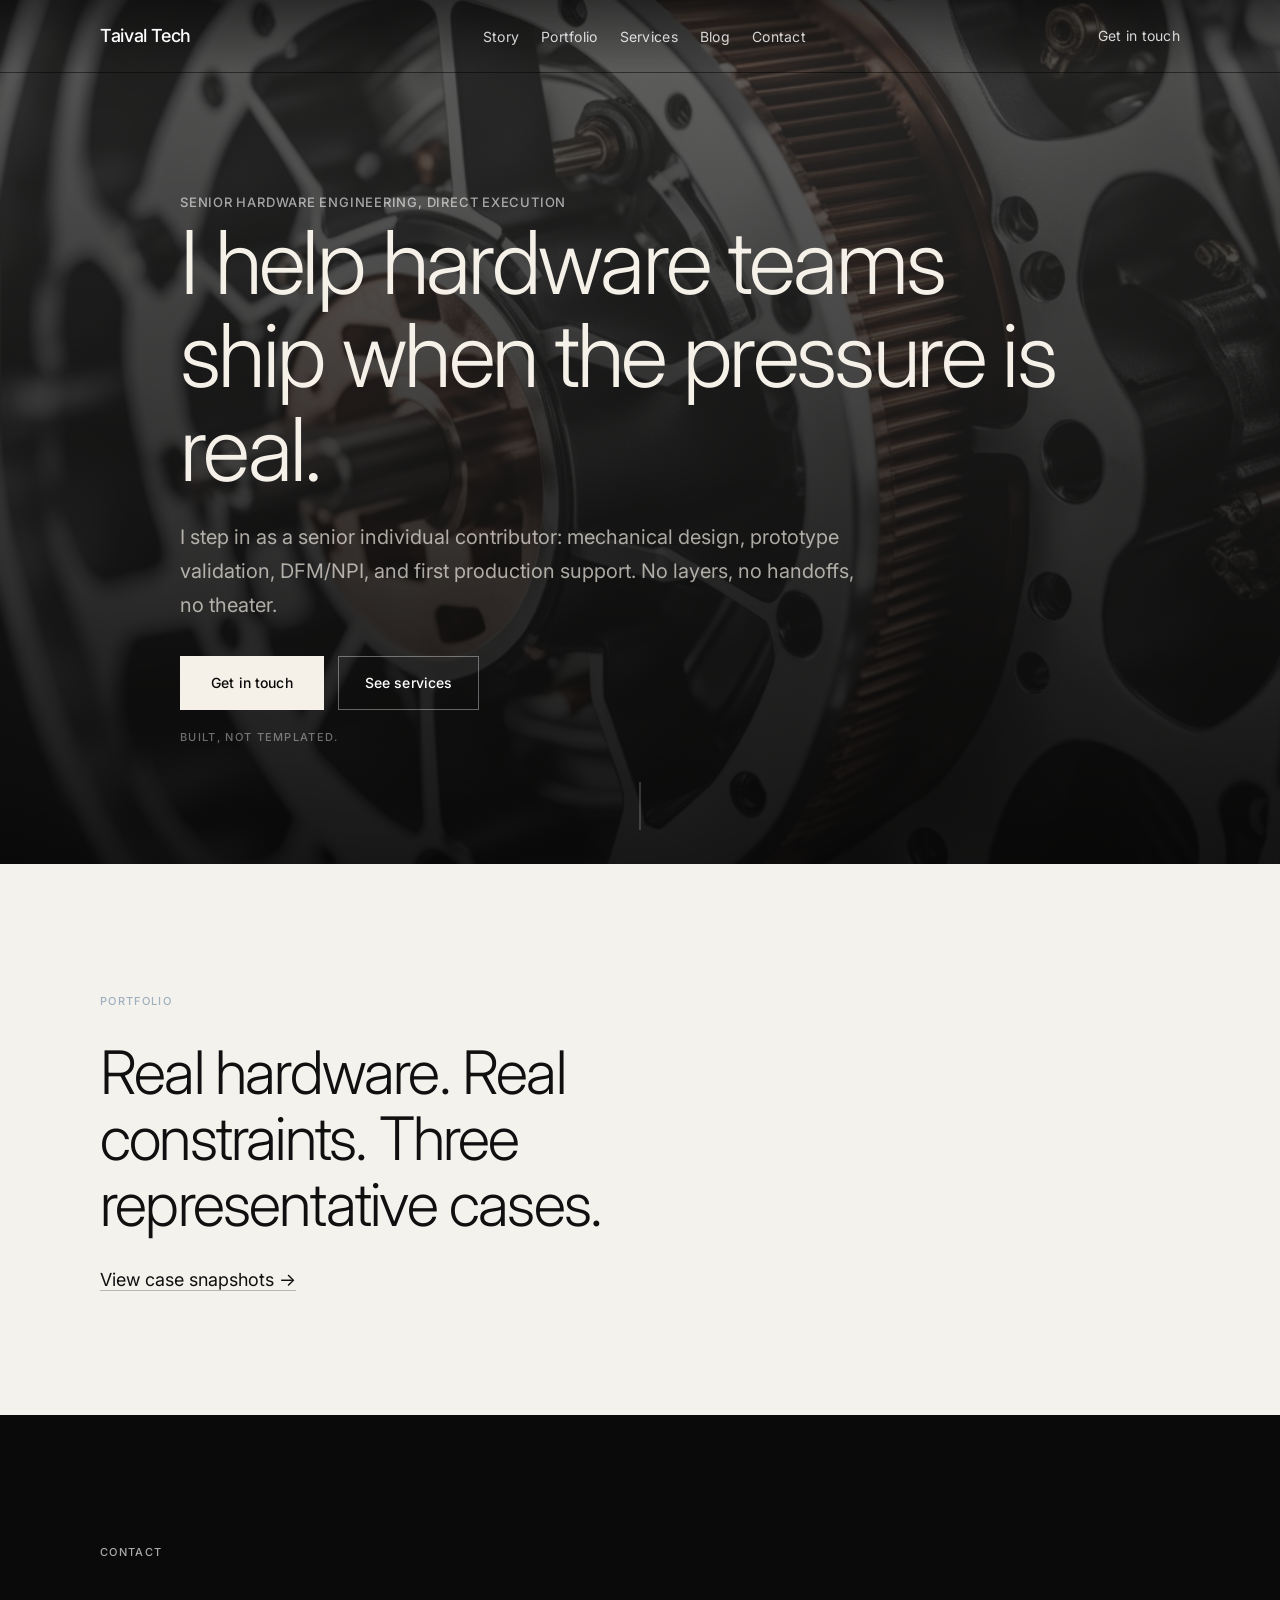
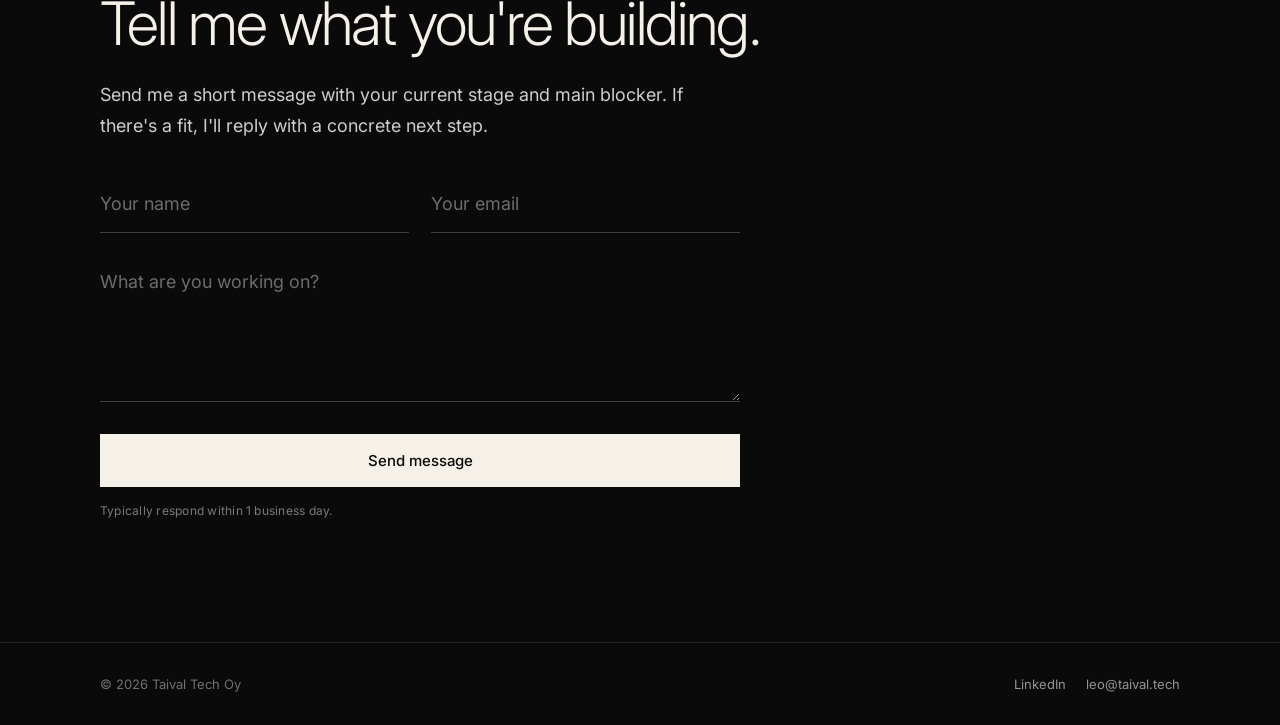
==== commit d2c79bc2: "Nav redesign: light/dark adaptive, 2-line hamburger, plain text CTA, hero real video, remove executi" ====
--- a/index.html
+++ b/index.html
@@ -16,7 +16,7 @@
 <body>
   <nav class="site-nav" id="site-nav">
     <div class="nav-inner">
-      <button class="nav-hamburger" id="nav-hamburger" aria-label="Open menu" aria-expanded="false"><span></span><span></span><span></span></button>
+      <button class="nav-hamburger" id="nav-hamburger" aria-label="Open menu" aria-expanded="false"><span></span><span></span></button>
       <a class="nav-logo" href="/">Taival Tech</a>
       <ul class="nav-links">
         <li><a href="#story" id="nav-story">Story</a></li>
@@ -25,7 +25,7 @@
         <li><a href="#blog" id="nav-blog">Blog</a></li>
         <li><a href="#contact" id="nav-contact">Contact</a></li>
       </ul>
-      <a class="nav-cta" href="#contact">Get in touch</a>
+      <a class="nav-cta nav-cta--text" href="#contact">Get in touch</a>
     </div>
   </nav>
   <div class="nav-drawer" id="nav-drawer" aria-hidden="true">
@@ -45,7 +45,7 @@
   <header class="hero">
     <div class="hero-media" aria-hidden="true">
       <video class="hero-video" autoplay muted loop playsinline poster="2026-03-03-hero-motor.png">
-        <source src="assets/hero-loop.mp4" type="video/mp4" />
+        <source src="assets/clip-cnc-lathe.mp4" type="video/mp4" />
       </video>
       <div class="hero-bg"></div>
     </div>
@@ -61,82 +61,7 @@
     </div>
     <div class="scroll-indicator" aria-hidden="true"></div>
   </header>
-
-  <div class="video-break">
-    <video autoplay muted loop playsinline class="video-break__vid">
-      <source src="assets/clip-motor-zoom.mp4" type="video/mp4" />
-    </video>
-  </div>
-
-  <section class="section section--light reveal" id="tenx">
-    <div class="container">
-      <span class="label reveal-child" style="transition-delay:0s">The 10x engineer angle, explained</span>
-      <h2 class="section-title reveal-child" style="transition-delay:0.08s">I don't mean magic productivity. I mean removing bottlenecks at the right moment.</h2>
-      <div class="grid-2">
-        <p class="reveal-child muted" style="transition-delay:0.16s">Most hardware teams are blocked by senior decisions, not junior effort. Tolerance stack-ups, supplier choices, test strategy, and pilot build trade-offs can burn weeks if the person making the call hasn't seen the same failure mode before.</p>
-        <p class="reveal-child muted" style="transition-delay:0.24s">My role is to shorten that cycle: identify the highest-risk decision early, make it explicit, and move the team forward with documented choices. That's where the real leverage comes from — not working 10x longer, but deciding better and earlier.</p>
-      </div>
-    </div>
   </section>
-
-  <section class="section execution-model reveal" data-progress-section>
-    <div class="container execution-grid">
-      <div class="execution-sticky reveal-child" style="transition-delay:0s">
-        <div class="sticky-card">
-          <span class="label" style="margin-bottom:10px;color:rgba(255,255,255,0.72)">Execution rhythm</span>
-          <div class="progress-line"><span class="progress-fill"></span></div>
-          <p class="progress-note">One clear cadence: align on risk, test quickly, lock decisions, and prepare handoff so the team can keep moving without me.</p>
-        </div>
-      </div>
-      <div class="execution-steps">
-        <article class="step reveal-child" style="transition-delay:0.1s">
-          <h3>1. Frame the risk</h3>
-          <p>I start by isolating the one issue most likely to delay shipping: structural margin, manufacturability, assembly risk, or supplier readiness.</p>
-        </article>
-        <article class="step reveal-child" style="transition-delay:0.18s">
-          <h3>2. Build a fast proof loop</h3>
-          <p>Then we create the lightest useful test or prototype to confirm assumptions quickly instead of debating in meetings.</p>
-        </article>
-        <article class="step reveal-child" style="transition-delay:0.26s">
-          <h3>3. Lock decisions with trade-offs visible</h3>
-          <p>I write decisions down with what we gain, what we risk, and what must be monitored in the next build.</p>
-        </article>
-        <article class="step reveal-child" style="transition-delay:0.34s">
-          <h3>4. Ship to production reality</h3>
-          <p>Before handoff, I make sure drawings, BOM choices, and process assumptions survive contact with manufacturing.</p>
-        </article>
-      </div>
-    </div>
-  </section>
-
-  <div class="video-break">
-    <video autoplay muted loop playsinline class="video-break__vid">
-      <source src="assets/clip-tools-pan.mp4" type="video/mp4" />
-    </video>
-  </div>
-
-  <section class="section section--warm reveal" id="story">
-    <div class="container">
-      <span class="label reveal-child" style="transition-delay:0s">Story</span>
-      <h2 class="section-title reveal-child" style="transition-delay:0.08s">Revonte → Simucube → Verge → Taival.</h2>
-      <div class="story-line">
-        <div class="story-item reveal-child" style="transition-delay:0.14s">
-          <strong>Revonte</strong>
-          <p>I co-founded Revonte and worked the drive unit from blank-page architecture to production-ready hardware. That included gearing, cast parts, injection moulded parts, and line-level manufacturability decisions.</p>
-        </div>
-        <div class="story-item reveal-child" style="transition-delay:0.2s">
-          <strong>Simucube</strong>
-          <p>At Simucube I build high-performance sim racing products where precision, repeatability, and reliability are baseline, not stretch goals.</p>
-        </div>
-        <div class="story-item reveal-child" style="transition-delay:0.26s">
-          <strong>Verge</strong>
-          <p>At Verge Motorcycles I contribute to electric superbike engineering where package constraints and deadlines force real trade-off discipline.</p>
-        </div>
-        <div class="story-item reveal-child" style="transition-delay:0.32s">
-          <strong>Taival</strong>
-          <p>Taival Tech is how I package that experience for teams that need senior engineering support without building another management layer.</p>
-        </div>
-      </div>
     </div>
   </section>
 
@@ -147,47 +72,6 @@
       <p class="reveal-child" style="margin-top:28px;transition-delay:0.16s"><a class="inline-link" href="portfolio/">View case snapshots →</a></p>
     </div>
   </section>
-
-  <div class="video-break">
-    <video autoplay muted loop playsinline class="video-break__vid">
-      <source src="assets/clip-proto-zoom.mp4" type="video/mp4" />
-    </video>
-  </div>
-
-  <section class="section section--warm reveal" id="services">
-    <div class="container">
-      <span class="label reveal-child" style="transition-delay:0s">Services</span>
-      <h2 class="section-title reveal-child" style="transition-delay:0.08s">Three ways to engage.</h2>
-      <ul class="services-index-list reveal-child" style="transition-delay:0.16s">
-        <li><a href="services/mechanical-design-review.html"><span class="sil-name">Mechanical design review</span><span class="sil-type">One-time</span></a></li>
-        <li><a href="services/prototyping-testing.html"><span class="sil-name">Prototyping &amp; testing</span><span class="sil-type">Days to weeks</span></a></li>
-        <li><a href="services/npi-first-production.html"><span class="sil-name">NPI &amp; first production</span><span class="sil-type">1–3 months</span></a></li>
-      </ul>
-      <p class="reveal-child" style="margin-top:28px;transition-delay:0.28s"><a class="inline-link" href="services/">See all service details →</a></p>
-    </div>
-  </section>
-
-  <section class="section section--light reveal" id="blog">
-    <div class="container">
-      <span class="label reveal-child" style="transition-delay:0s">Blog</span>
-      <h2 class="section-title reveal-child" style="transition-delay:0.08s">Notes from the field.</h2>
-      <p class="reveal-child muted" style="transition-delay:0.16s;max-width:560px">Latest: <a class="inline-link" href="blog/odoo-integration-10x-engineer.html">Automating purchasing in Odoo — engineering time back where it belongs</a></p>
-      <p class="reveal-child" style="margin-top:28px;transition-delay:0.24s"><a class="inline-link" href="blog/">All articles →</a></p>
-    </div>
-  </section>
-
-  <section class="section section--warm reveal" id="about">
-    <div class="container profile">
-      <div>
-        <span class="label reveal-child" style="transition-delay:0s">About</span>
-        <h2 class="section-title reveal-child" style="transition-delay:0.08s">I'm Iiro Peltola.</h2>
-        <p class="muted reveal-child" style="transition-delay:0.16s">I am a mechanical engineer who prefers hard constraints over abstract strategy. I work best in teams that need direct execution and honest risk calls.</p>
-        <p class="muted reveal-child" style="margin-top:16px;transition-delay:0.24s">If you need someone to own the difficult middle — between concept and production reality — that's where I can help.</p>
-      </div>
-      <div class="reveal-child" style="transition-delay:0.2s">
-        <img src="iiro.jpg" alt="Iiro Peltola" />
-      </div>
-    </div>
   </section>
 
   <section class="section section--dark reveal" id="contact">
--- a/assets/site.css
+++ b/assets/site.css
@@ -124,12 +124,31 @@
 }
 
 .nav-logo {
-  font-size: 15px;
+  font-size: 18px;
   font-weight: 500;
-  letter-spacing: -0.01em;
+  letter-spacing: -0.02em;
   color: #ffffff;
   text-decoration: none;
   white-space: nowrap;
+  transition: color 0.25s ease;
+}
+/* Nav light mode — over light sections */
+.site-nav.nav-light .nav-logo,
+.site-nav.nav-light .nav-links a,
+.site-nav.nav-light .nav-cta--text {
+  color: #0a0a0a;
+}
+.site-nav.nav-light .nav-hamburger span {
+  background: #0a0a0a;
+}
+.site-nav.nav-light {
+  background: rgba(255,255,255,0.92);
+  border-bottom-color: rgba(0,0,0,0.06);
+  backdrop-filter: blur(10px);
+}
+.site-nav.scrolled.nav-light {
+  background: rgba(255,255,255,0.96);
+  border-bottom-color: rgba(0,0,0,0.08);
 }
 
 .nav-links {
@@ -173,7 +192,21 @@
   border: 1px solid rgba(255, 255, 255, 0.35);
   padding: 9px 18px;
 }
-
+/* Plain text link variant (IXI style) */
+.nav-cta--text {
+  border: none;
+  padding: 0;
+  font-size: 14px;
+  font-weight: 400;
+  letter-spacing: 0.02em;
+  color: rgba(255,255,255,0.82);
+  text-decoration: none;
+  transition: color 0.2s ease;
+}
+.nav-cta--text:hover {
+  background: none;
+  color: #ffffff;
+}
 .nav-cta:hover {
   background: #ffffff;
   color: var(--bg-dark);
@@ -782,14 +815,12 @@
   transition: transform 0.22s ease, opacity 0.22s ease;
   transform-origin: center;
 }
+/* 2-line hamburger: top ↘ / bottom ↗ */
 .nav-hamburger[aria-expanded="true"] span:nth-child(1) {
-  transform: translateY(6.5px) rotate(45deg);
+  transform: translateY(3.5px) rotate(45deg);
 }
 .nav-hamburger[aria-expanded="true"] span:nth-child(2) {
-  opacity: 0;
-}
-.nav-hamburger[aria-expanded="true"] span:nth-child(3) {
-  transform: translateY(-6.5px) rotate(-45deg);
+  transform: translateY(-3.5px) rotate(-45deg);
 }
 
 /* ── Mobile drawer (full-screen IXI-style) ── */
@@ -896,25 +927,17 @@
     display: none;
   }
 
-  /* CTA: icon-only on very small, short text otherwise */
-  .nav-cta {
+  /* CTA: plain text right */
+  .nav-cta, .nav-cta--text {
     grid-column: 3;
     justify-self: end;
-    font-size: 0; /* hide text, show only via ::after */
-    padding: 7px 10px;
+    font-size: 13px;
+    padding: 0;
+    border: none;
     white-space: nowrap;
-    display: flex;
-    align-items: center;
-    justify-content: center;
-    width: 36px;
-    height: 36px;
-  }
-  .nav-cta::after {
-    content: '→';
-    font-size: 18px;
-    font-weight: 400;
-    color: #ffffff;
-  }
+    color: rgba(255,255,255,0.78);
+  }
+  .nav-cta::after { display: none; }
 
   .nav-drawer {
     display: flex;
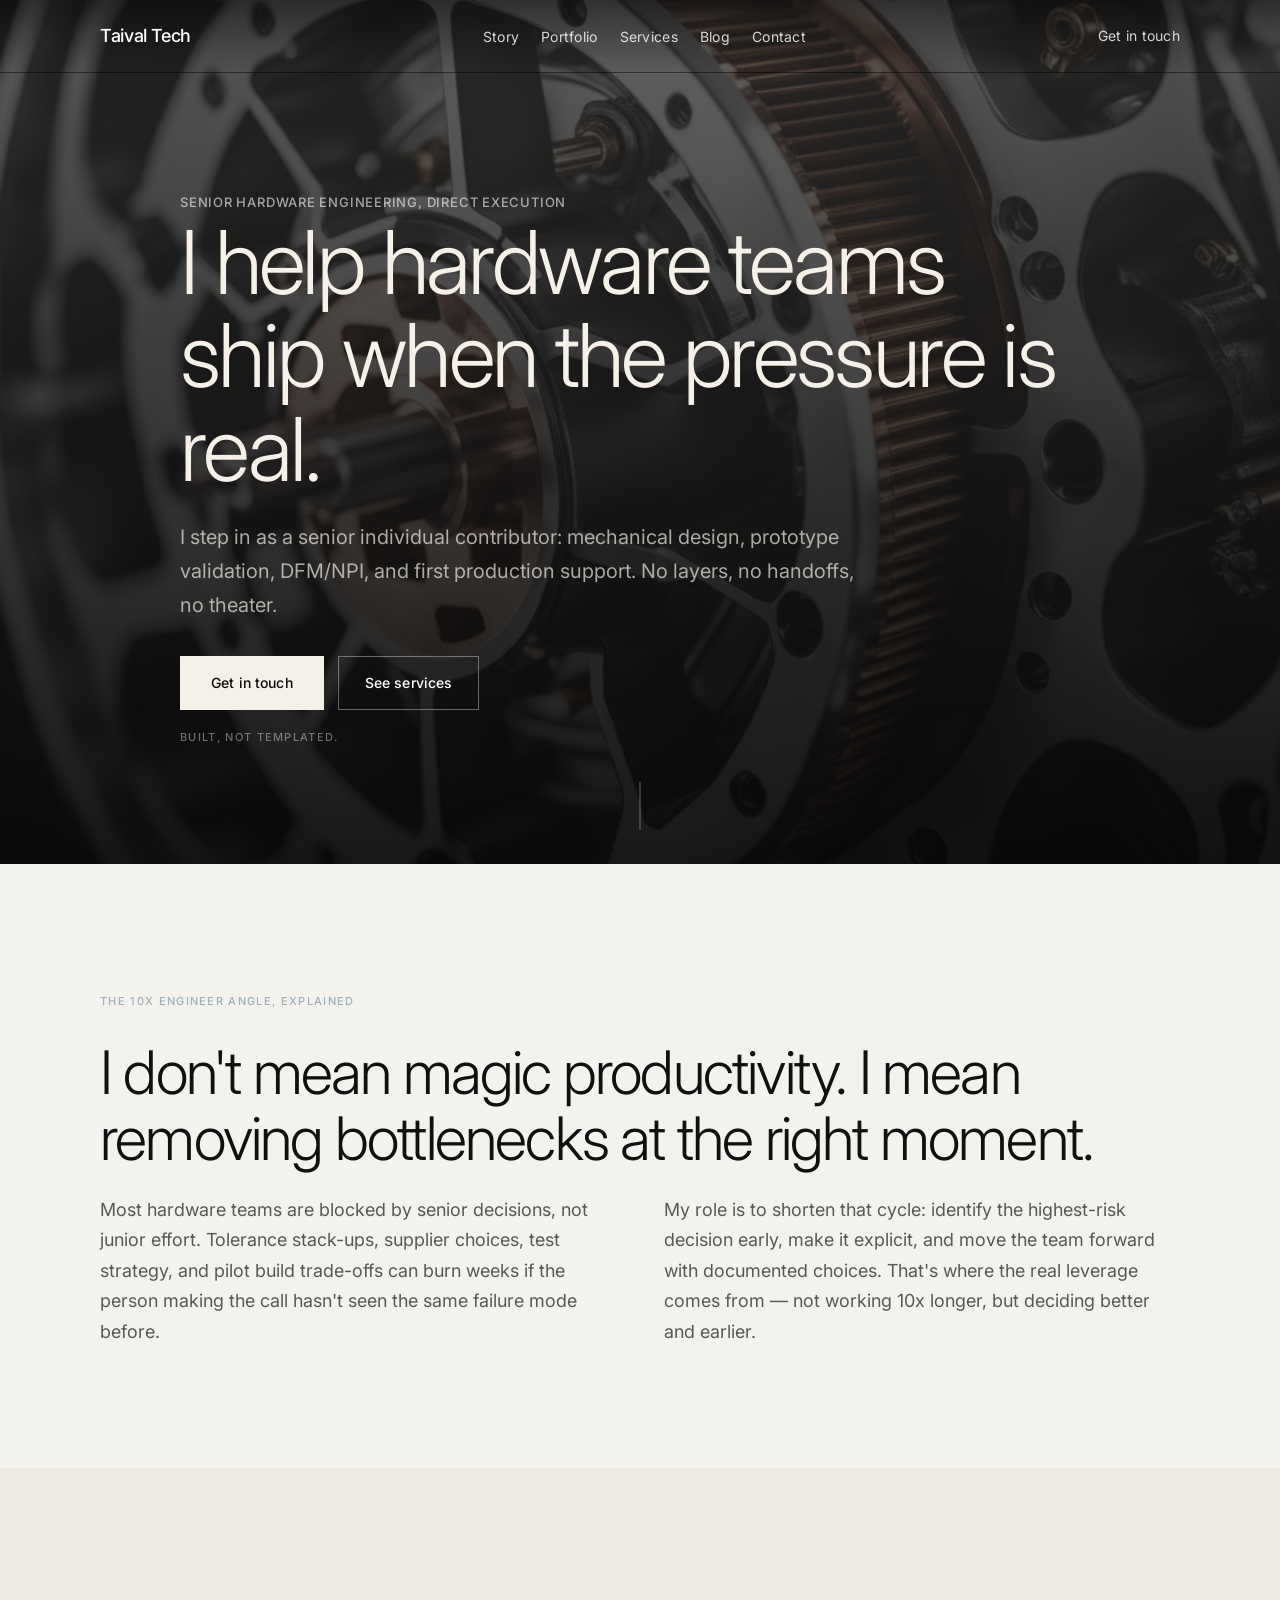
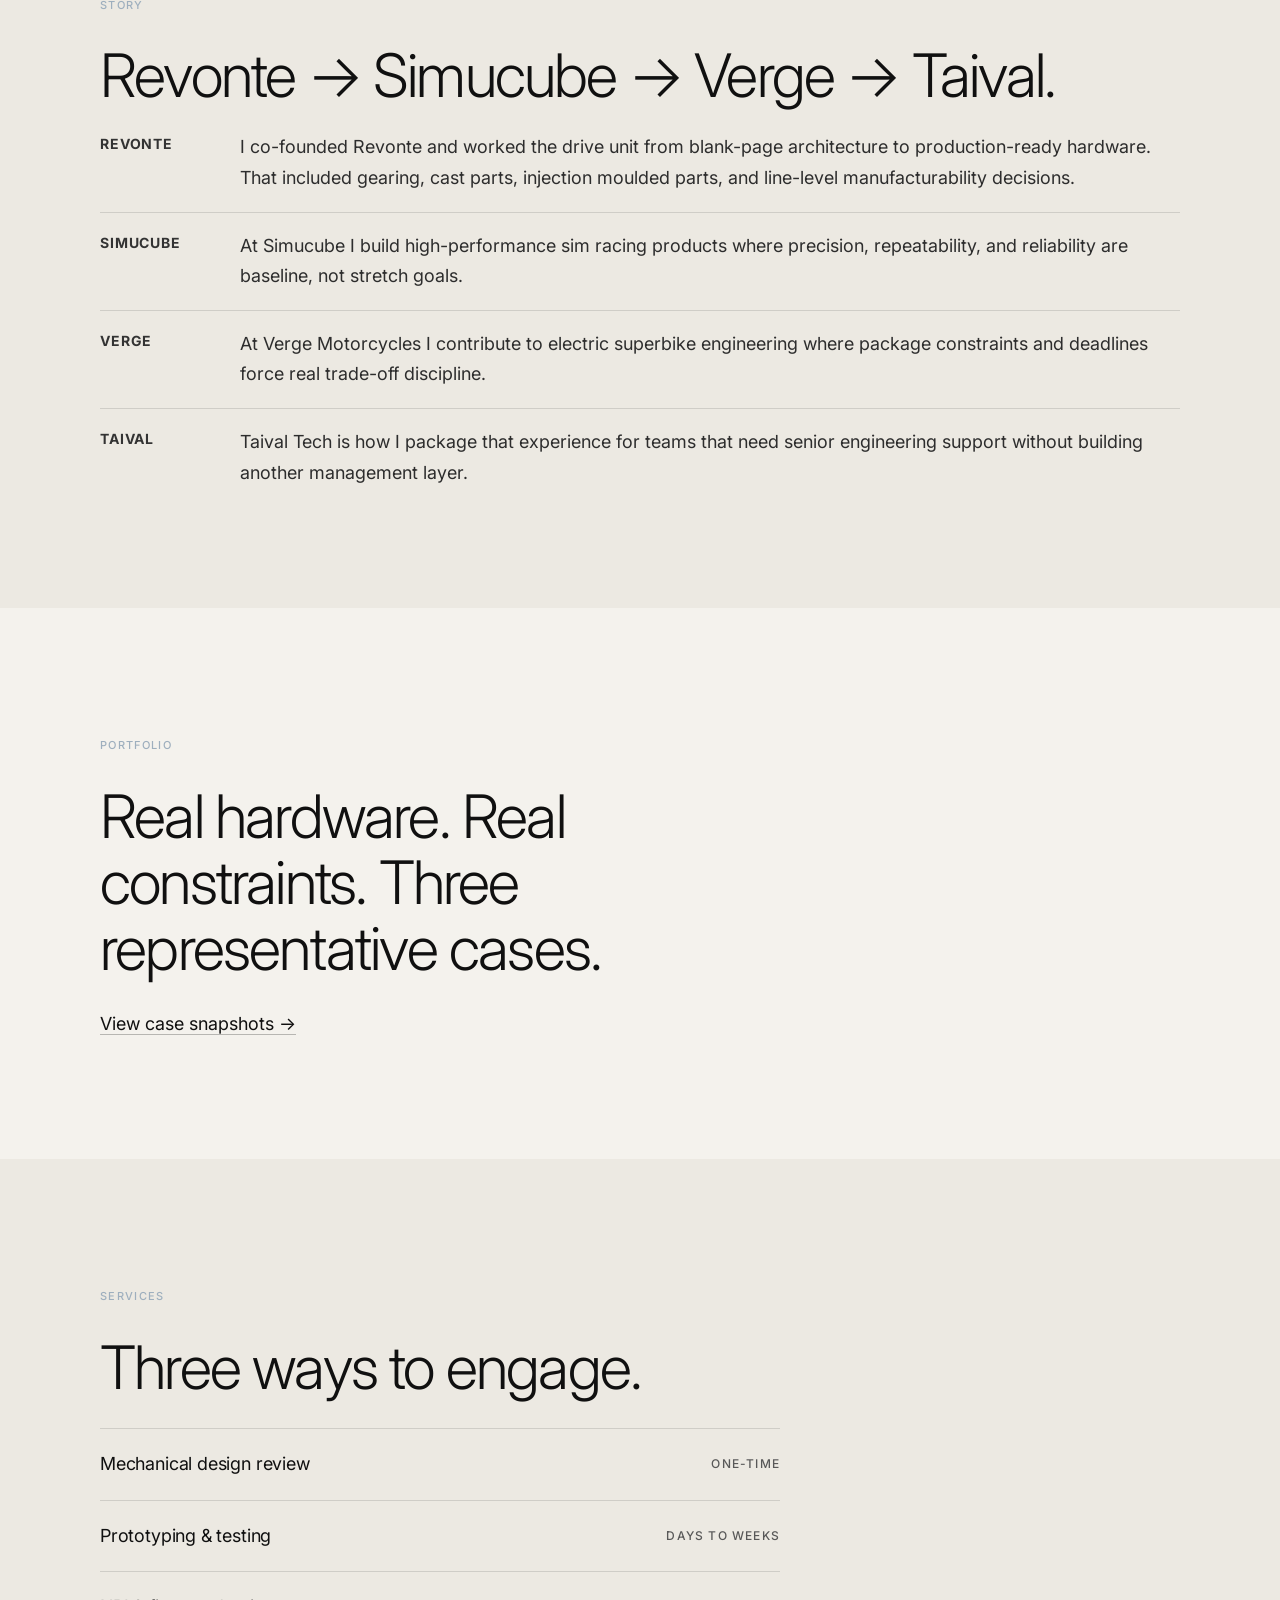
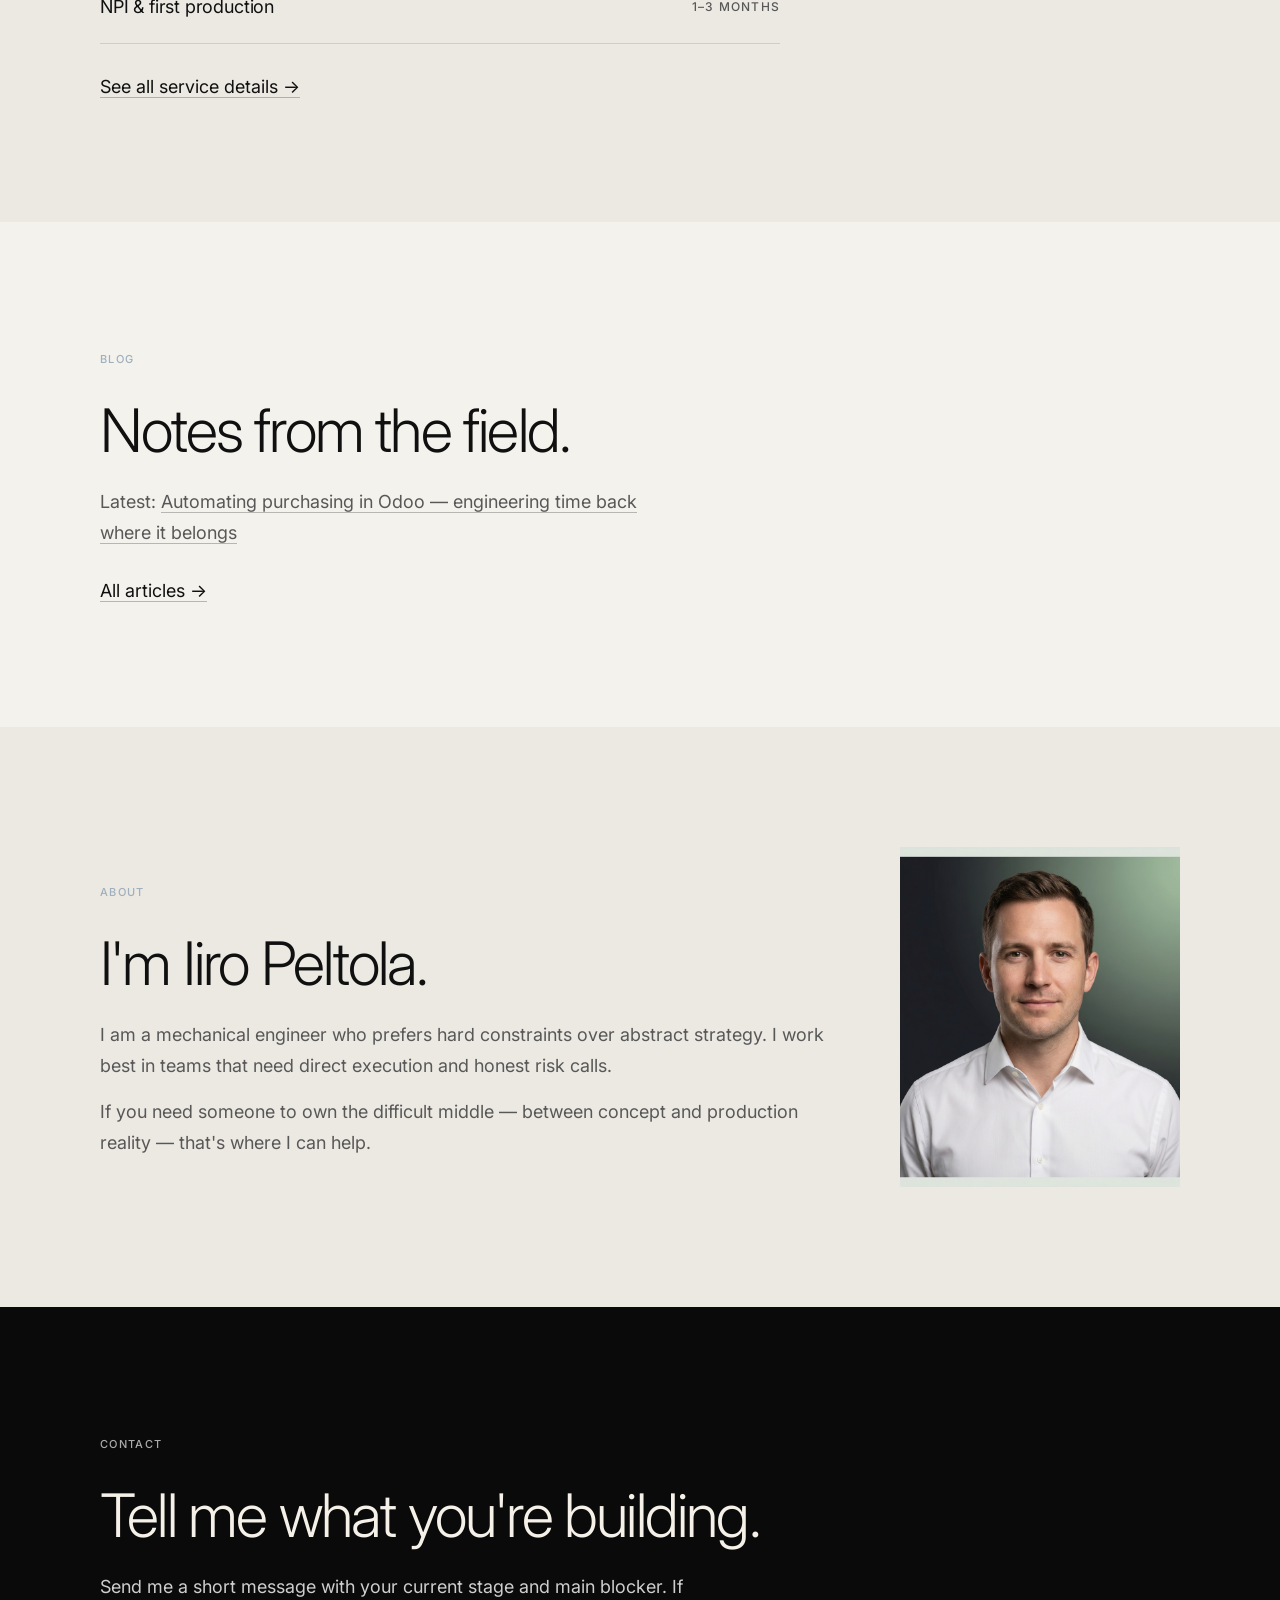
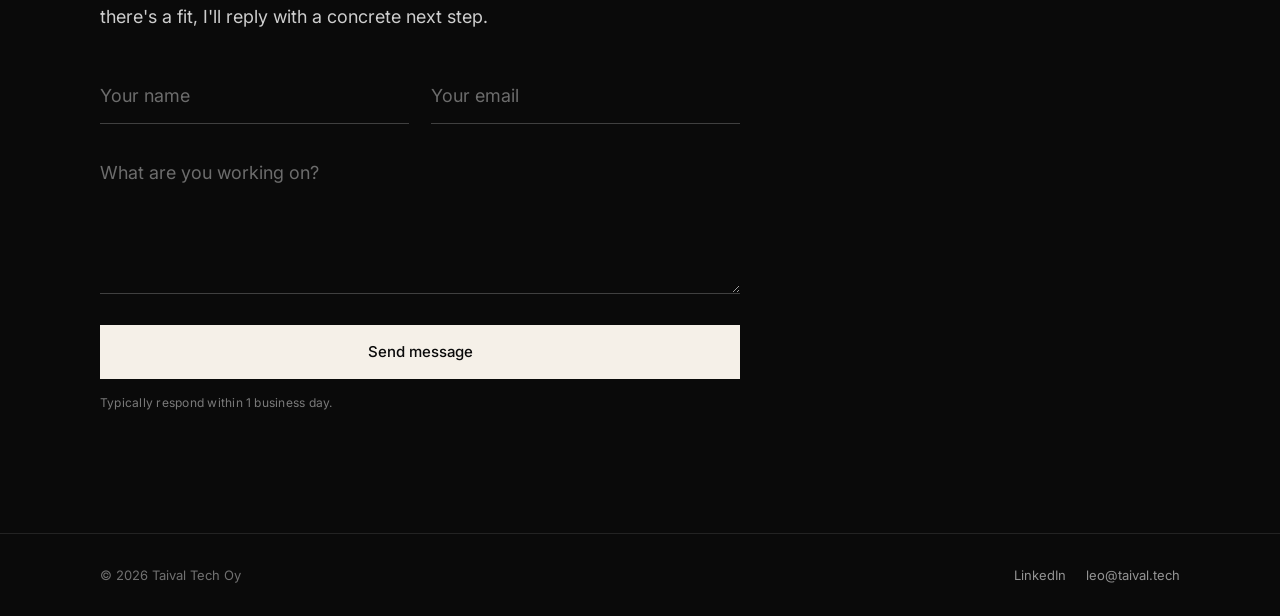
==== commit f1e7526c: "Fix: restore all sections, remove execution-model + video-breaks correctly, real CNC hero video, 2-l" ====
--- a/index.html
+++ b/index.html
@@ -61,7 +61,44 @@
     </div>
     <div class="scroll-indicator" aria-hidden="true"></div>
   </header>
+
+
+  <section class="section section--light reveal" id="tenx">
+    <div class="container">
+      <span class="label reveal-child" style="transition-delay:0s">The 10x engineer angle, explained</span>
+      <h2 class="section-title reveal-child" style="transition-delay:0.08s">I don't mean magic productivity. I mean removing bottlenecks at the right moment.</h2>
+      <div class="grid-2">
+        <p class="reveal-child muted" style="transition-delay:0.16s">Most hardware teams are blocked by senior decisions, not junior effort. Tolerance stack-ups, supplier choices, test strategy, and pilot build trade-offs can burn weeks if the person making the call hasn't seen the same failure mode before.</p>
+        <p class="reveal-child muted" style="transition-delay:0.24s">My role is to shorten that cycle: identify the highest-risk decision early, make it explicit, and move the team forward with documented choices. That's where the real leverage comes from — not working 10x longer, but deciding better and earlier.</p>
+      </div>
+    </div>
   </section>
+
+
+
+
+  <section class="section section--warm reveal" id="story">
+    <div class="container">
+      <span class="label reveal-child" style="transition-delay:0s">Story</span>
+      <h2 class="section-title reveal-child" style="transition-delay:0.08s">Revonte → Simucube → Verge → Taival.</h2>
+      <div class="story-line">
+        <div class="story-item reveal-child" style="transition-delay:0.14s">
+          <strong>Revonte</strong>
+          <p>I co-founded Revonte and worked the drive unit from blank-page architecture to production-ready hardware. That included gearing, cast parts, injection moulded parts, and line-level manufacturability decisions.</p>
+        </div>
+        <div class="story-item reveal-child" style="transition-delay:0.2s">
+          <strong>Simucube</strong>
+          <p>At Simucube I build high-performance sim racing products where precision, repeatability, and reliability are baseline, not stretch goals.</p>
+        </div>
+        <div class="story-item reveal-child" style="transition-delay:0.26s">
+          <strong>Verge</strong>
+          <p>At Verge Motorcycles I contribute to electric superbike engineering where package constraints and deadlines force real trade-off discipline.</p>
+        </div>
+        <div class="story-item reveal-child" style="transition-delay:0.32s">
+          <strong>Taival</strong>
+          <p>Taival Tech is how I package that experience for teams that need senior engineering support without building another management layer.</p>
+        </div>
+      </div>
     </div>
   </section>
 
@@ -72,6 +109,42 @@
       <p class="reveal-child" style="margin-top:28px;transition-delay:0.16s"><a class="inline-link" href="portfolio/">View case snapshots →</a></p>
     </div>
   </section>
+
+
+  <section class="section section--warm reveal" id="services">
+    <div class="container">
+      <span class="label reveal-child" style="transition-delay:0s">Services</span>
+      <h2 class="section-title reveal-child" style="transition-delay:0.08s">Three ways to engage.</h2>
+      <ul class="services-index-list reveal-child" style="transition-delay:0.16s">
+        <li><a href="services/mechanical-design-review.html"><span class="sil-name">Mechanical design review</span><span class="sil-type">One-time</span></a></li>
+        <li><a href="services/prototyping-testing.html"><span class="sil-name">Prototyping &amp; testing</span><span class="sil-type">Days to weeks</span></a></li>
+        <li><a href="services/npi-first-production.html"><span class="sil-name">NPI &amp; first production</span><span class="sil-type">1–3 months</span></a></li>
+      </ul>
+      <p class="reveal-child" style="margin-top:28px;transition-delay:0.28s"><a class="inline-link" href="services/">See all service details →</a></p>
+    </div>
+  </section>
+
+  <section class="section section--light reveal" id="blog">
+    <div class="container">
+      <span class="label reveal-child" style="transition-delay:0s">Blog</span>
+      <h2 class="section-title reveal-child" style="transition-delay:0.08s">Notes from the field.</h2>
+      <p class="reveal-child muted" style="transition-delay:0.16s;max-width:560px">Latest: <a class="inline-link" href="blog/odoo-integration-10x-engineer.html">Automating purchasing in Odoo — engineering time back where it belongs</a></p>
+      <p class="reveal-child" style="margin-top:28px;transition-delay:0.24s"><a class="inline-link" href="blog/">All articles →</a></p>
+    </div>
+  </section>
+
+  <section class="section section--warm reveal" id="about">
+    <div class="container profile">
+      <div>
+        <span class="label reveal-child" style="transition-delay:0s">About</span>
+        <h2 class="section-title reveal-child" style="transition-delay:0.08s">I'm Iiro Peltola.</h2>
+        <p class="muted reveal-child" style="transition-delay:0.16s">I am a mechanical engineer who prefers hard constraints over abstract strategy. I work best in teams that need direct execution and honest risk calls.</p>
+        <p class="muted reveal-child" style="margin-top:16px;transition-delay:0.24s">If you need someone to own the difficult middle — between concept and production reality — that's where I can help.</p>
+      </div>
+      <div class="reveal-child" style="transition-delay:0.2s">
+        <img src="iiro.jpg" alt="Iiro Peltola" />
+      </div>
+    </div>
   </section>
 
   <section class="section section--dark reveal" id="contact">
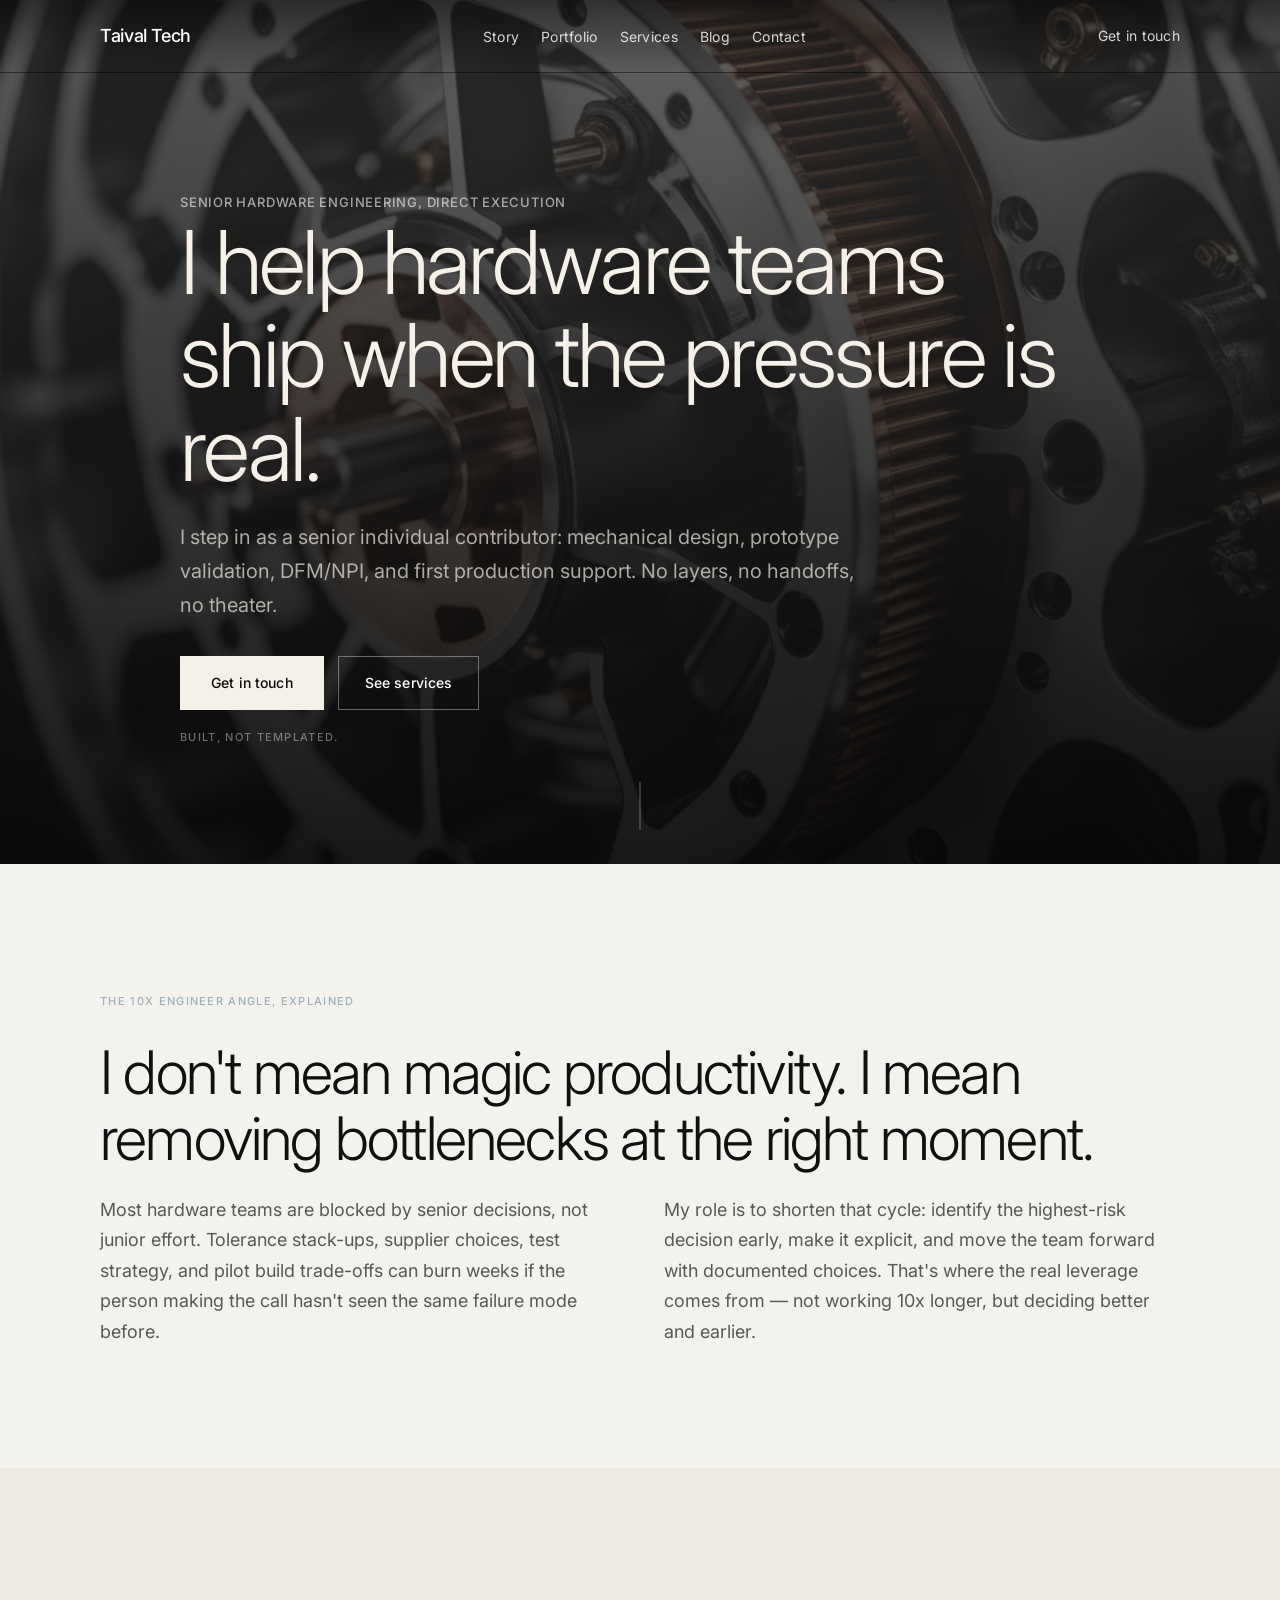
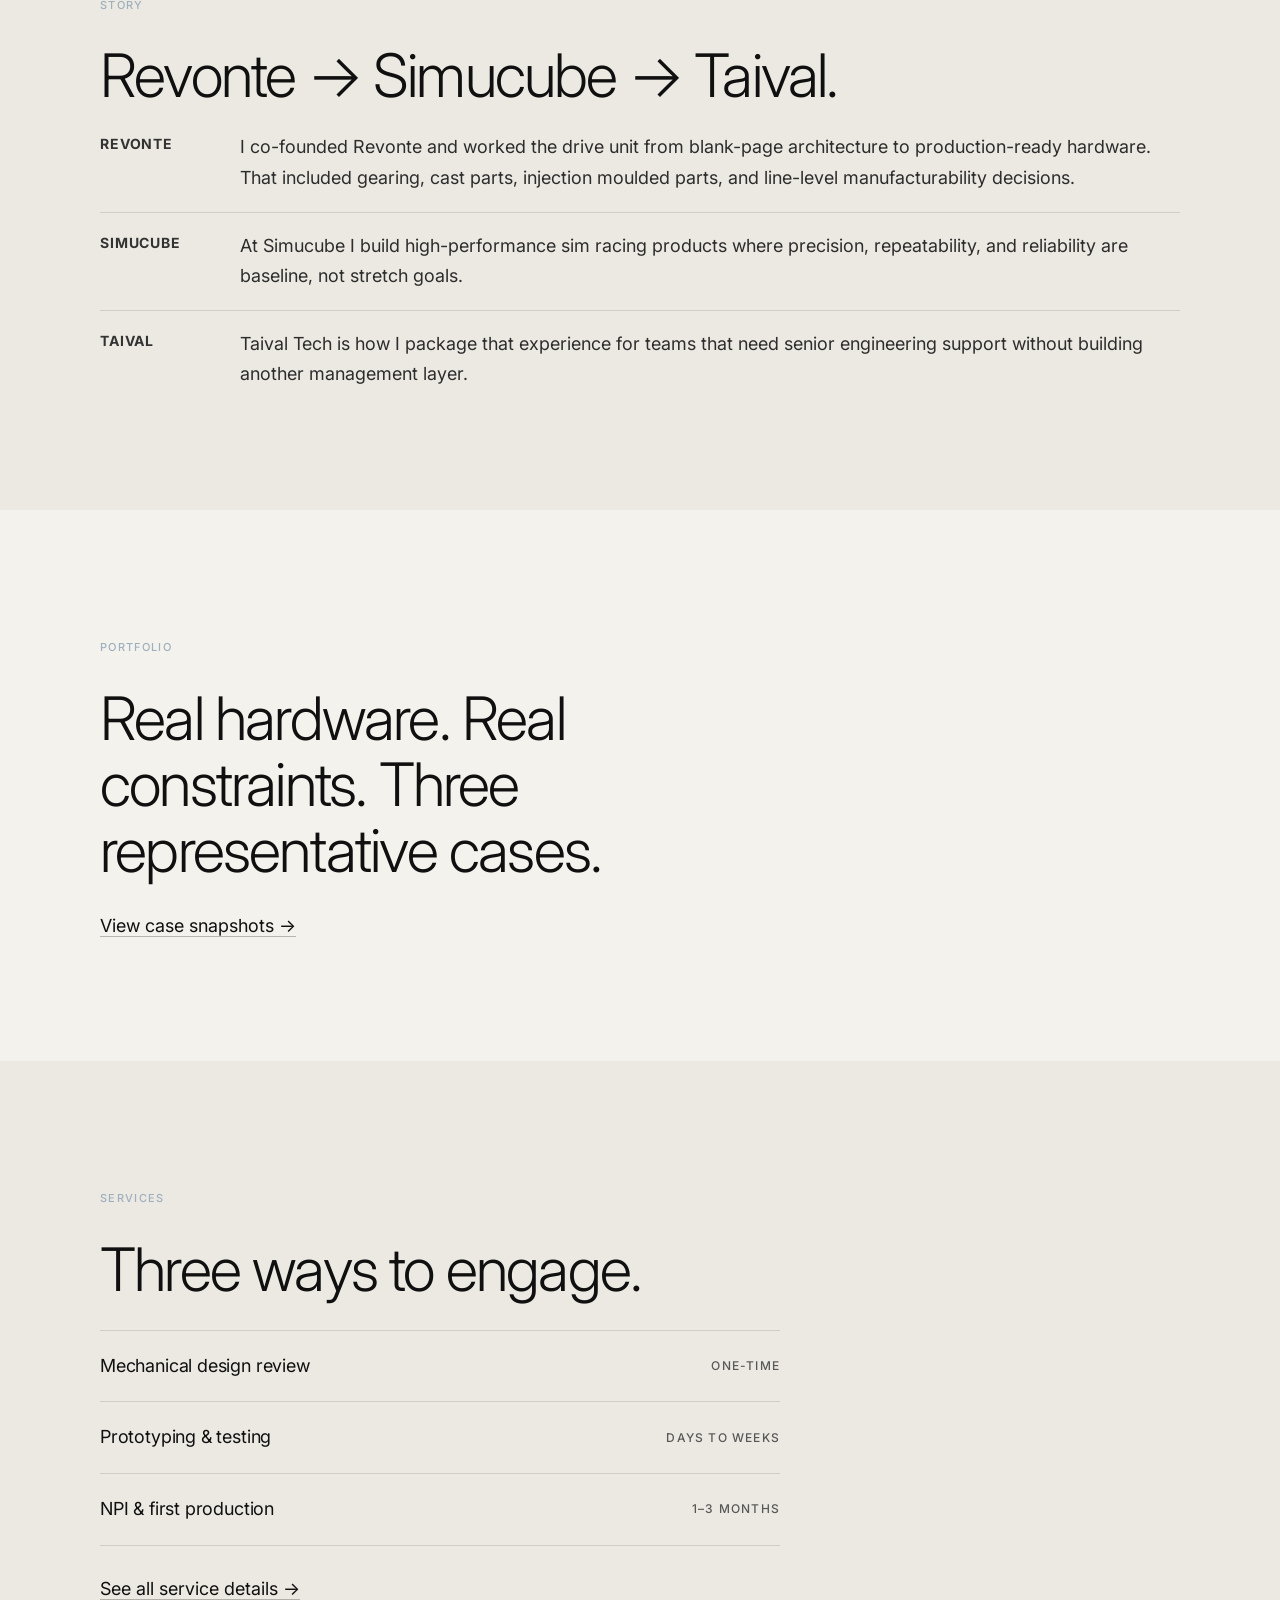
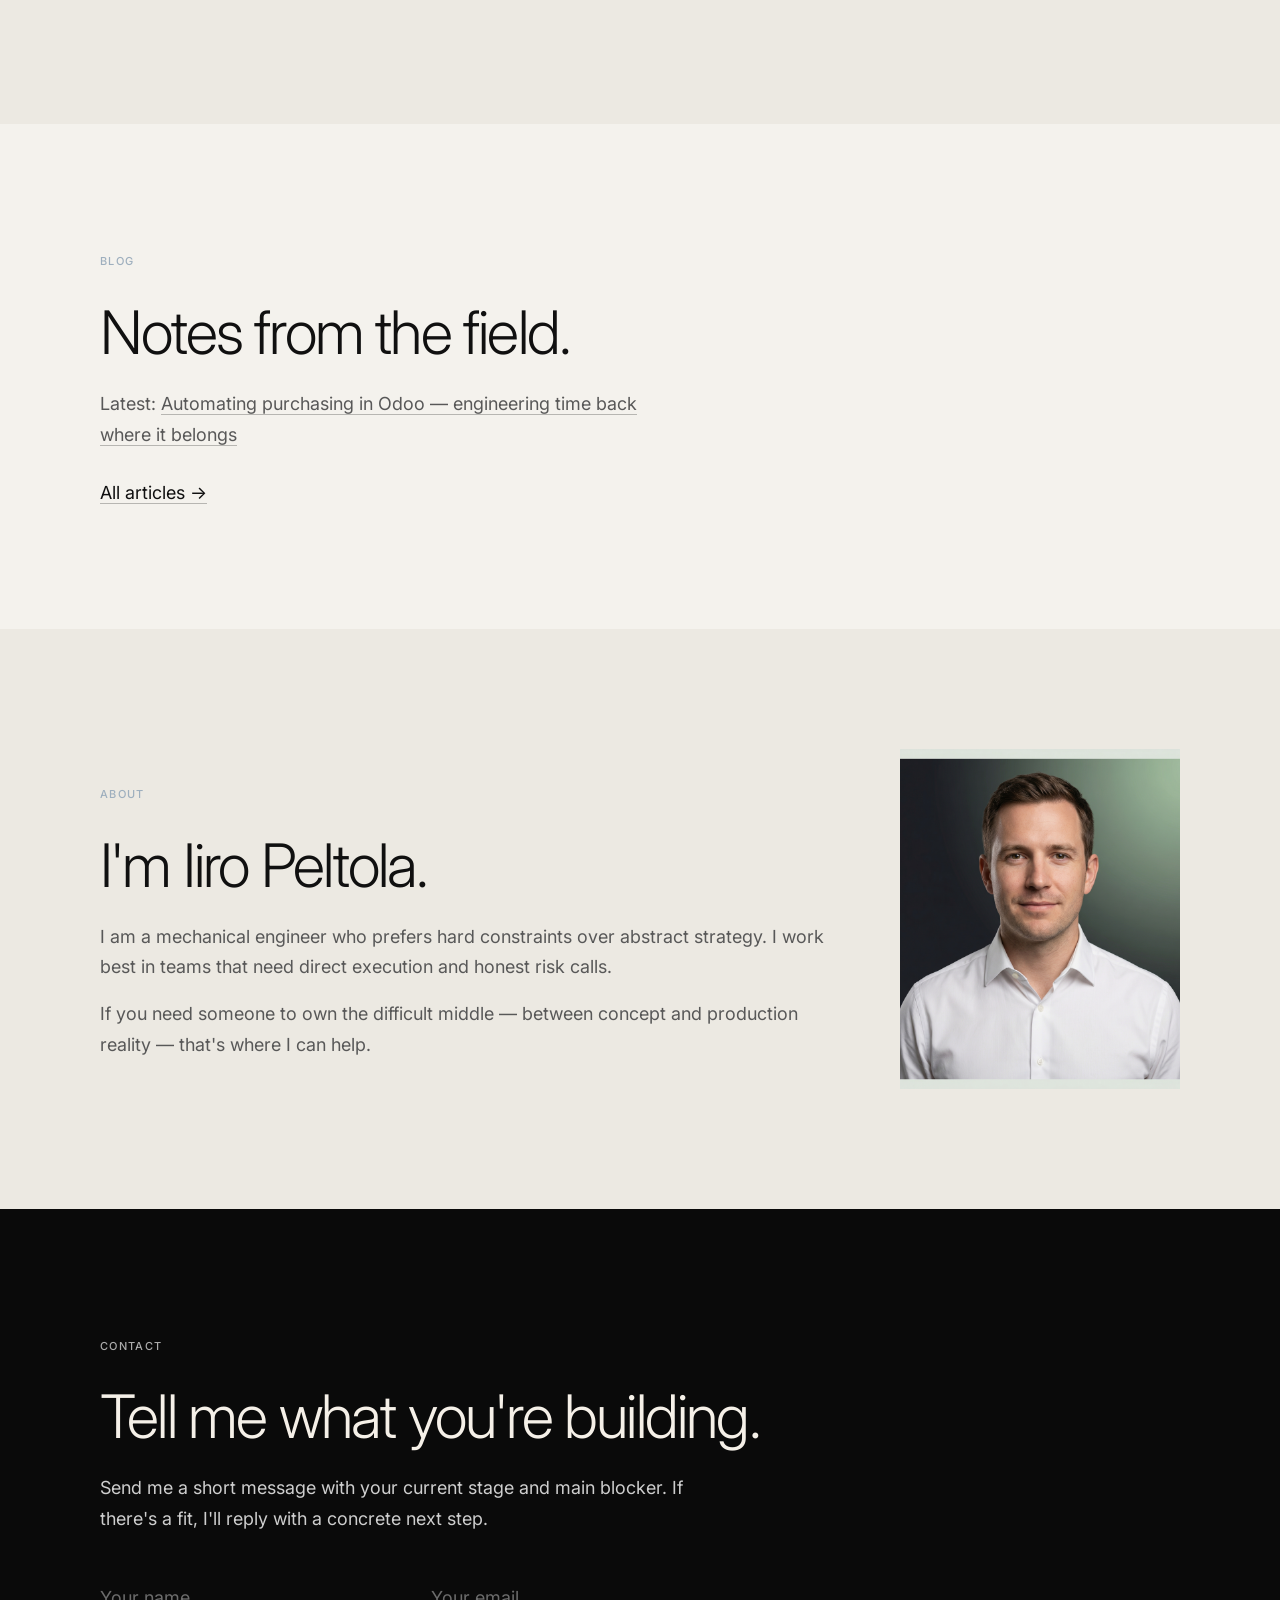
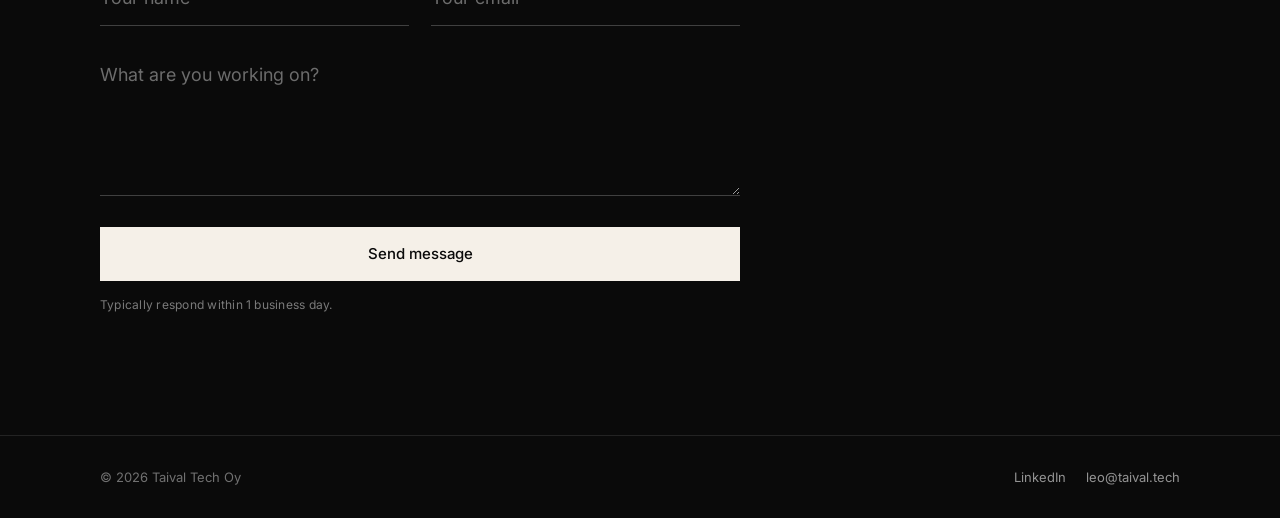
==== commit 9c59d6a1: "Remove Verge Motorcycles mentions from website story section" ====
--- a/index.html
+++ b/index.html
@@ -80,7 +80,7 @@
   <section class="section section--warm reveal" id="story">
     <div class="container">
       <span class="label reveal-child" style="transition-delay:0s">Story</span>
-      <h2 class="section-title reveal-child" style="transition-delay:0.08s">Revonte → Simucube → Verge → Taival.</h2>
+      <h2 class="section-title reveal-child" style="transition-delay:0.08s">Revonte → Simucube → Taival.</h2>
       <div class="story-line">
         <div class="story-item reveal-child" style="transition-delay:0.14s">
           <strong>Revonte</strong>
@@ -91,10 +91,6 @@
           <p>At Simucube I build high-performance sim racing products where precision, repeatability, and reliability are baseline, not stretch goals.</p>
         </div>
         <div class="story-item reveal-child" style="transition-delay:0.26s">
-          <strong>Verge</strong>
-          <p>At Verge Motorcycles I contribute to electric superbike engineering where package constraints and deadlines force real trade-off discipline.</p>
-        </div>
-        <div class="story-item reveal-child" style="transition-delay:0.32s">
           <strong>Taival</strong>
           <p>Taival Tech is how I package that experience for teams that need senior engineering support without building another management layer.</p>
         </div>
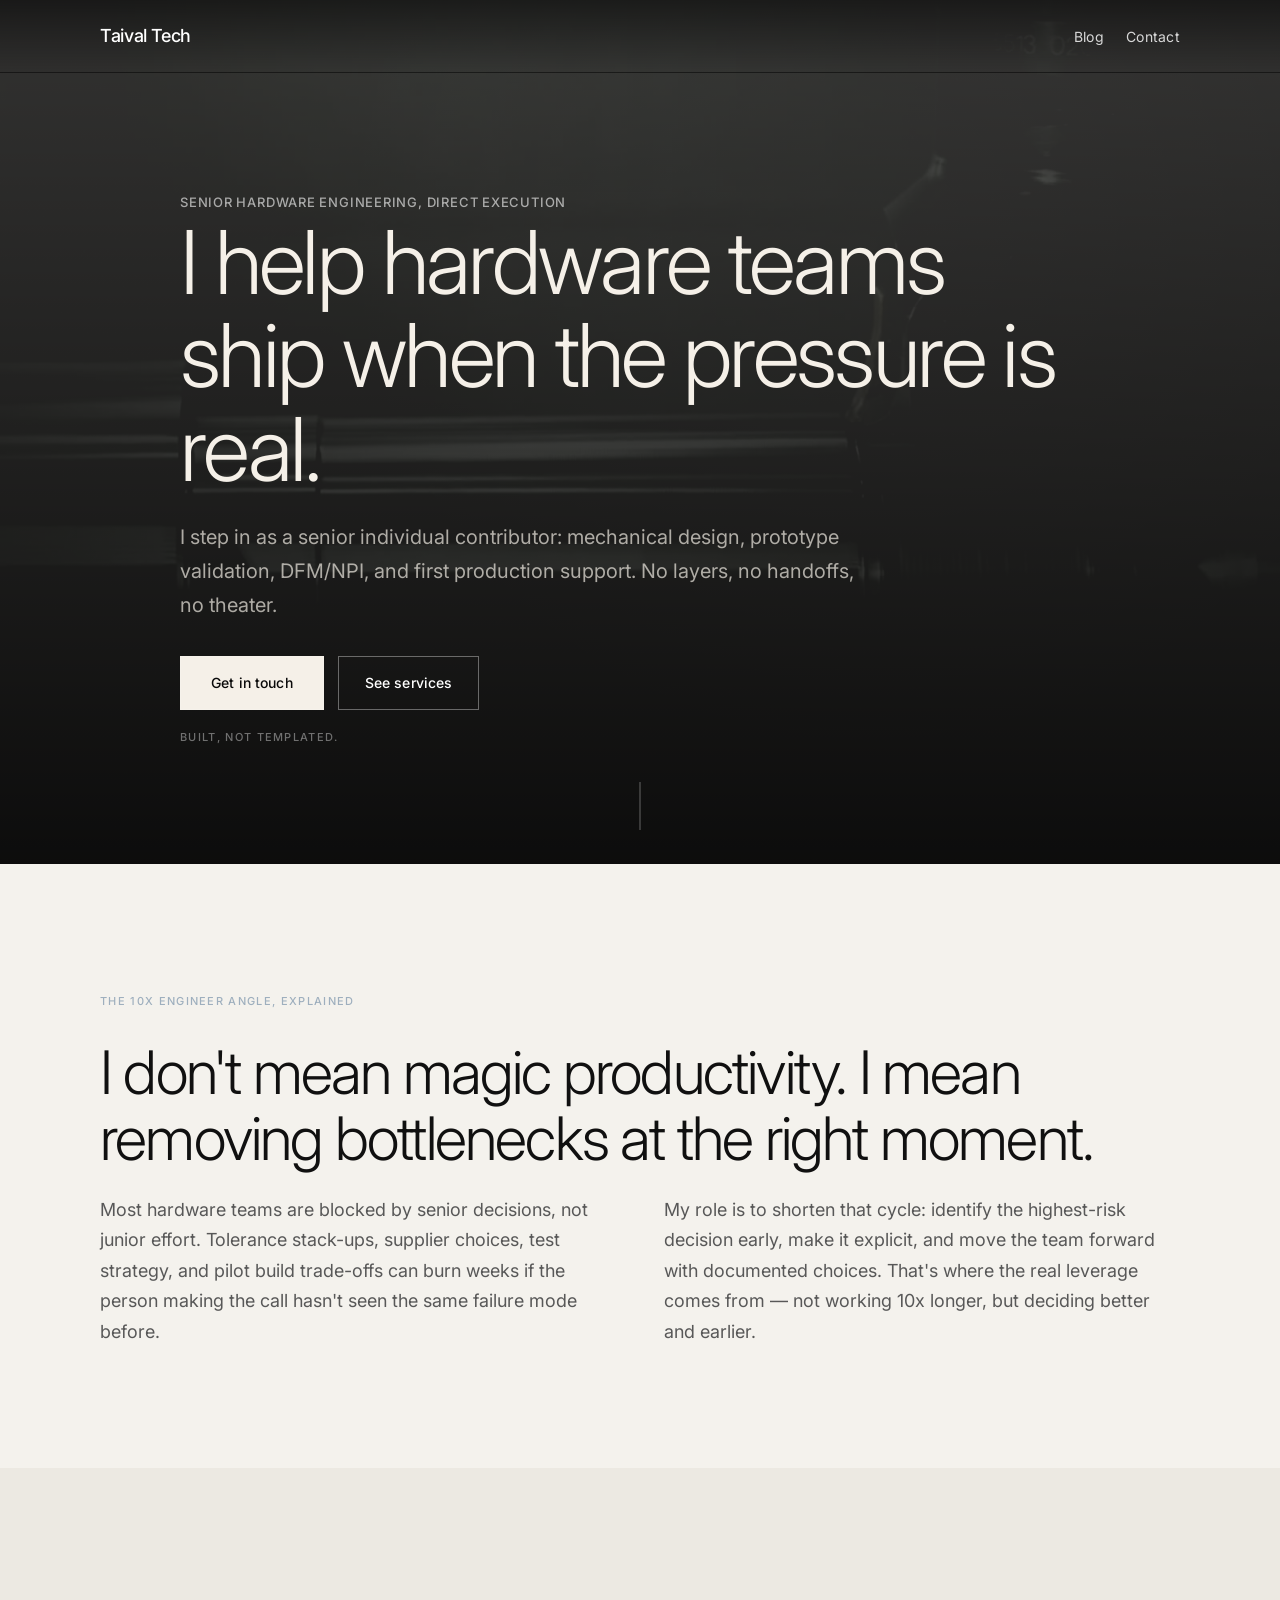
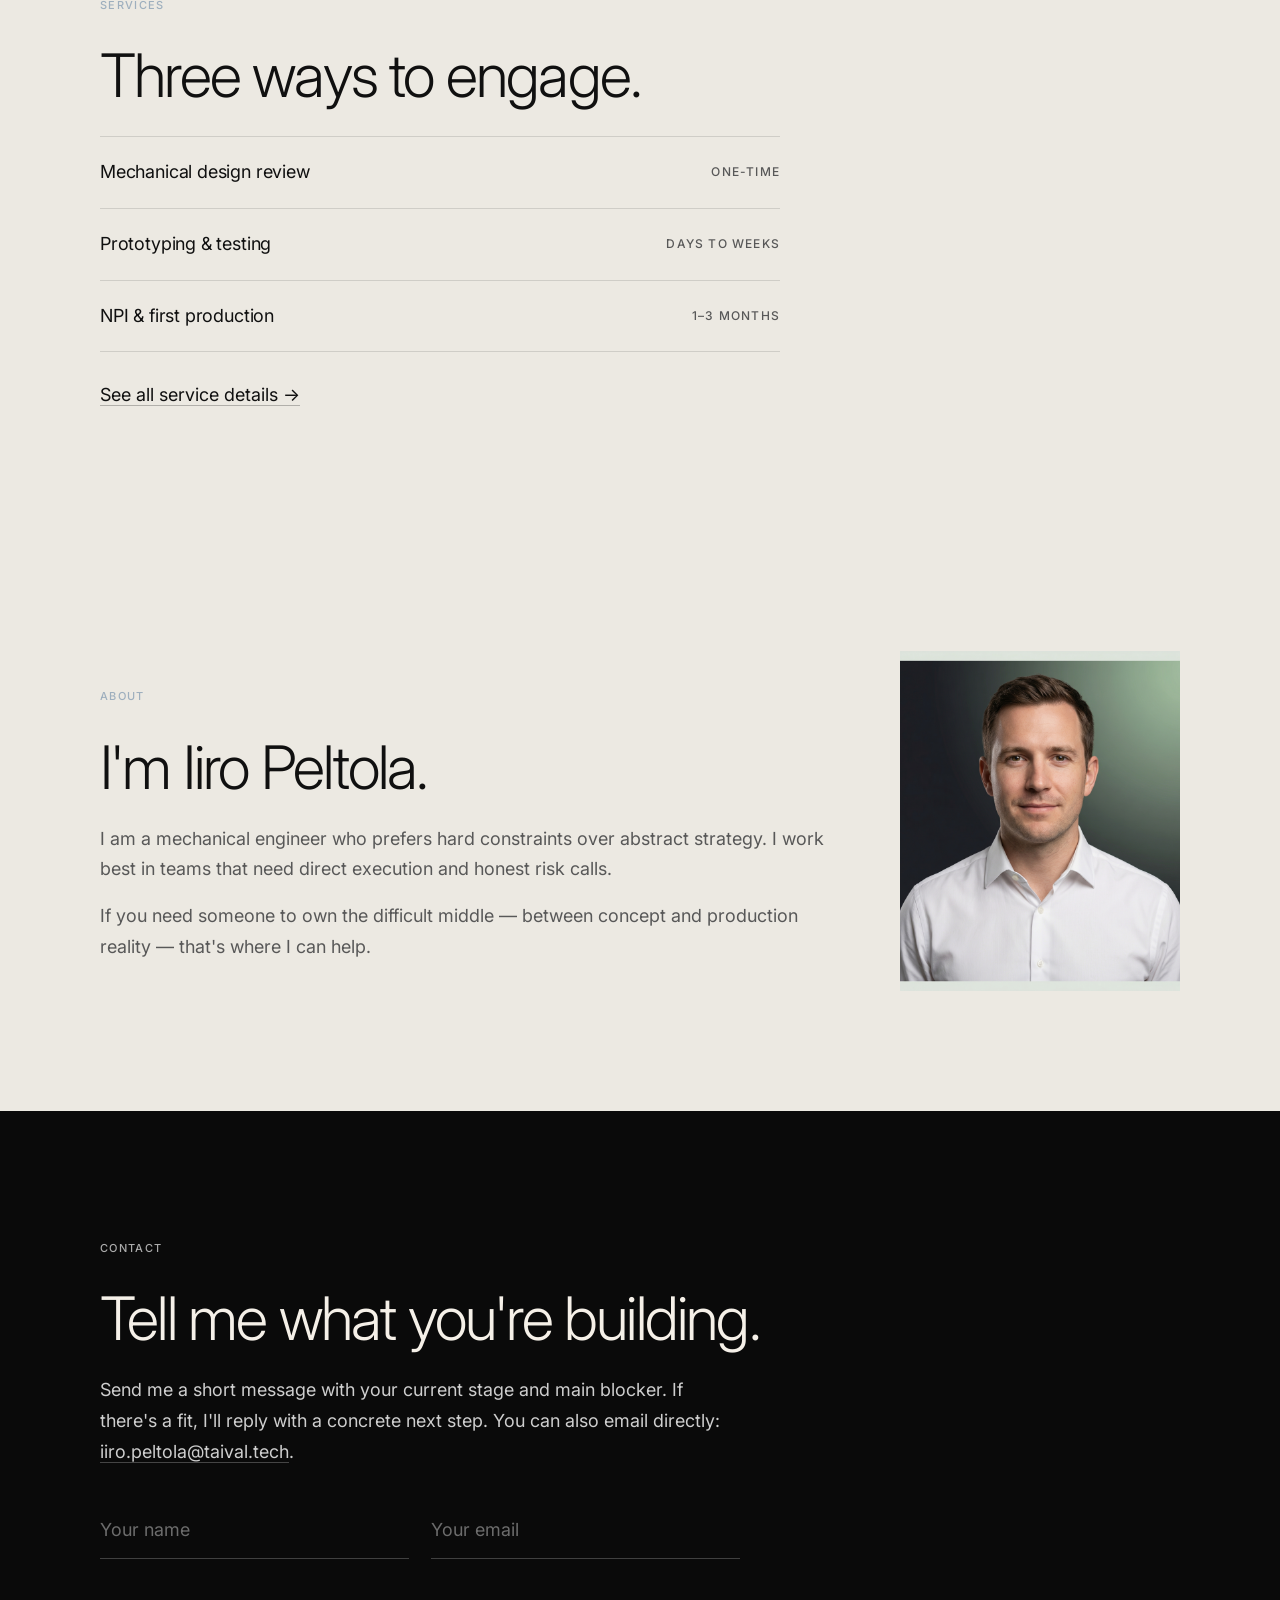
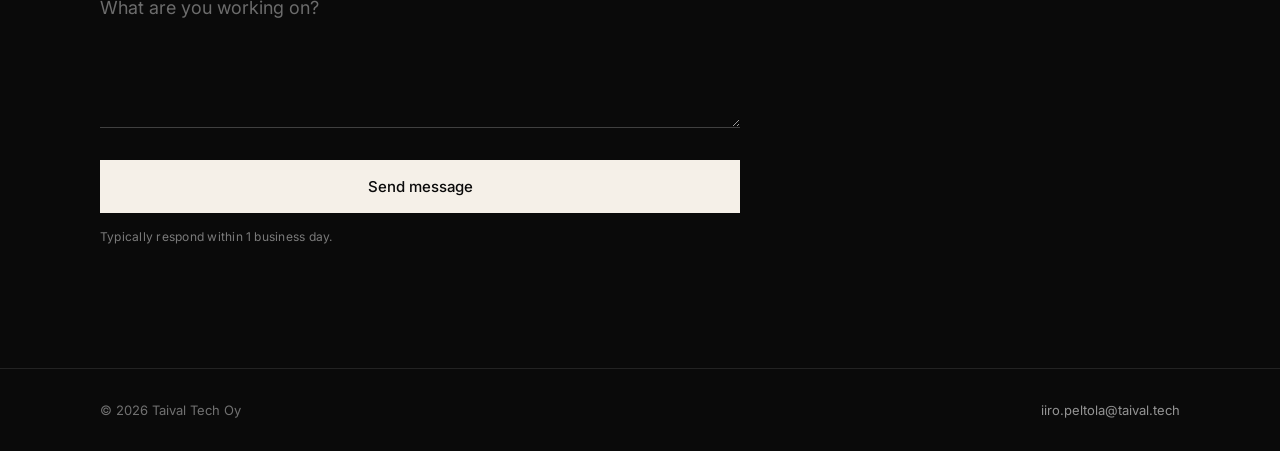
==== commit 7938d1e9: "Update nav, simplify CTA duplication, and publish v3 hero assets" ====
--- a/index.html
+++ b/index.html
@@ -19,36 +19,27 @@
       <button class="nav-hamburger" id="nav-hamburger" aria-label="Open menu" aria-expanded="false"><span></span><span></span></button>
       <a class="nav-logo" href="/">Taival Tech</a>
       <ul class="nav-links">
-        <li><a href="#story" id="nav-story">Story</a></li>
-        <li><a href="#portfolio" id="nav-portfolio">Portfolio</a></li>
-        <li><a href="#services" id="nav-services">Services</a></li>
-        <li><a href="#blog" id="nav-blog">Blog</a></li>
+<li><a href="blog/" id="nav-blog">Blog</a></li>
         <li><a href="#contact" id="nav-contact">Contact</a></li>
       </ul>
-      <a class="nav-cta nav-cta--text" href="#contact">Get in touch</a>
     </div>
   </nav>
   <div class="nav-drawer" id="nav-drawer" aria-hidden="true">
     <ul class="nav-drawer-links">
-      <li><a href="index.html#story">Story</a></li>
-      <li><a href="portfolio/">Portfolio</a></li>
-      <li><a href="services/">Services</a></li>
-      <li><a href="blog/">Blog</a></li>
+<li><a href="blog/">Blog</a></li>
       <li><a href="index.html#contact">Contact</a></li>
     </ul>
     <div class="nav-drawer-footer">
-      <a href="https://linkedin.com/in/iiro-peltola" target="_blank" rel="noreferrer">LinkedIn</a>
-      <a href="mailto:leo@taival.tech">Email</a>
+<a href="mailto:iiro.peltola@taival.tech">Email</a>
     </div>
   </div>
 
   <header class="hero">
     <div class="hero-media" aria-hidden="true">
-      <video class="hero-video" autoplay muted loop playsinline poster="2026-03-03-hero-motor.png">
-        <source src="assets/clip-cnc-lathe.mp4" type="video/mp4" />
+      <video class="hero-video" autoplay muted loop playsinline poster="assets/hero-taival-v3-poster.jpg">
+        <source src="assets/hero-taival-v3.mp4" type="video/mp4" />
       </video>
-      <div class="hero-bg"></div>
-    </div>
+</div>
     <div class="container hero-content">
       <span class="eyebrow">Senior hardware engineering, direct execution</span>
       <h1>I help hardware teams ship when the pressure is real.</h1>
@@ -74,39 +65,6 @@
     </div>
   </section>
 
-
-
-
-  <section class="section section--warm reveal" id="story">
-    <div class="container">
-      <span class="label reveal-child" style="transition-delay:0s">Story</span>
-      <h2 class="section-title reveal-child" style="transition-delay:0.08s">Revonte → Simucube → Taival.</h2>
-      <div class="story-line">
-        <div class="story-item reveal-child" style="transition-delay:0.14s">
-          <strong>Revonte</strong>
-          <p>I co-founded Revonte and worked the drive unit from blank-page architecture to production-ready hardware. That included gearing, cast parts, injection moulded parts, and line-level manufacturability decisions.</p>
-        </div>
-        <div class="story-item reveal-child" style="transition-delay:0.2s">
-          <strong>Simucube</strong>
-          <p>At Simucube I build high-performance sim racing products where precision, repeatability, and reliability are baseline, not stretch goals.</p>
-        </div>
-        <div class="story-item reveal-child" style="transition-delay:0.26s">
-          <strong>Taival</strong>
-          <p>Taival Tech is how I package that experience for teams that need senior engineering support without building another management layer.</p>
-        </div>
-      </div>
-    </div>
-  </section>
-
-  <section class="section section--light reveal" id="portfolio">
-    <div class="container">
-      <span class="label reveal-child" style="transition-delay:0s">Portfolio</span>
-      <h2 class="section-title reveal-child" style="transition-delay:0.08s;max-width:640px">Real hardware. Real constraints. Three representative cases.</h2>
-      <p class="reveal-child" style="margin-top:28px;transition-delay:0.16s"><a class="inline-link" href="portfolio/">View case snapshots →</a></p>
-    </div>
-  </section>
-
-
   <section class="section section--warm reveal" id="services">
     <div class="container">
       <span class="label reveal-child" style="transition-delay:0s">Services</span>
@@ -119,16 +77,6 @@
       <p class="reveal-child" style="margin-top:28px;transition-delay:0.28s"><a class="inline-link" href="services/">See all service details →</a></p>
     </div>
   </section>
-
-  <section class="section section--light reveal" id="blog">
-    <div class="container">
-      <span class="label reveal-child" style="transition-delay:0s">Blog</span>
-      <h2 class="section-title reveal-child" style="transition-delay:0.08s">Notes from the field.</h2>
-      <p class="reveal-child muted" style="transition-delay:0.16s;max-width:560px">Latest: <a class="inline-link" href="blog/odoo-integration-10x-engineer.html">Automating purchasing in Odoo — engineering time back where it belongs</a></p>
-      <p class="reveal-child" style="margin-top:28px;transition-delay:0.24s"><a class="inline-link" href="blog/">All articles →</a></p>
-    </div>
-  </section>
-
   <section class="section section--warm reveal" id="about">
     <div class="container profile">
       <div>
@@ -147,7 +95,7 @@
     <div class="container">
       <span class="label reveal-child" style="transition-delay:0s;color:rgba(255,255,255,0.66)">Contact</span>
       <h2 class="section-title reveal-child" style="transition-delay:0.08s">Tell me what you're building.</h2>
-      <p class="contact-intro reveal-child" style="transition-delay:0.16s">Send me a short message with your current stage and main blocker. If there's a fit, I'll reply with a concrete next step.</p>
+      <p class="contact-intro reveal-child" style="transition-delay:0.16s">Send me a short message with your current stage and main blocker. If there's a fit, I'll reply with a concrete next step. You can also email directly: <a class="inline-link" href="mailto:iiro.peltola@taival.tech">iiro.peltola@taival.tech</a>.</p>
 
       <form action="https://formspree.io/f/xreadevk" method="POST" class="contact-form reveal-child" id="contact-form" style="transition-delay:0.24s">
         <div class="form-row">
@@ -165,10 +113,22 @@
     <div class="footer-inner">
       <span>© 2026 Taival Tech Oy</span>
       <div class="footer-links">
-        <a href="https://linkedin.com/in/leotaival" target="_blank" rel="noreferrer">LinkedIn</a>
-        <a href="mailto:leo@taival.tech">leo@taival.tech</a>
+<a href="mailto:iiro.peltola@taival.tech">iiro.peltola@taival.tech</a>
       </div>
     </div>
   </footer>
 </body>
 </html>
+
+
+
+
+
+
+
+
+
+
+
+
+
--- a/assets/site.css
+++ b/assets/site.css
@@ -1,4 +1,4 @@
-*, *::before, *::after {
+﻿*, *::before, *::after {
   box-sizing: border-box;
 }
 
@@ -132,7 +132,7 @@
   white-space: nowrap;
   transition: color 0.25s ease;
 }
-/* Nav light mode — over light sections */
+/* Nav light mode â€” over light sections */
 .site-nav.nav-light .nav-logo,
 .site-nav.nav-light .nav-links a,
 .site-nav.nav-light .nav-cta--text {
@@ -248,27 +248,29 @@
   inset: 0;
 }
 
-.hero-video,
-.hero-bg {
+.hero-video {
   position: absolute;
   inset: 0;
   width: 100%;
   height: 100%;
   object-fit: cover;
-}
-
-.hero-video {
-  opacity: 0.43;
+  opacity: 0.46;
   filter: saturate(0.88) contrast(1.04);
 }
 
-.hero-bg {
-  background: url('../2026-03-03-hero-motor.png') center / cover no-repeat;
-  animation: heroKenBurns 24s ease-in-out infinite alternate;
-  opacity: 0.42;
-}
-
+.hero-media::before {
+  content: '';
+  position: absolute;
+  inset: 0;
+  background: url('./ixi-grain-texture.png') center / cover no-repeat;
+  opacity: 0.08;
+  mix-blend-mode: soft-light;
+  z-index: 1;
+  pointer-events: none;
+}
 .hero-media::after {
+  z-index: 2;
+  pointer-events: none;
   content: '';
   position: absolute;
   inset: 0;
@@ -289,7 +291,7 @@
 
 .hero-content {
   position: relative;
-  z-index: 1;
+  z-index: 3;
   padding-top: var(--nav-height);
 }
 
@@ -793,7 +795,7 @@
   }
 }
 
-/* ── Hamburger button (hidden on desktop) ── */
+/* â”€â”€ Hamburger button (hidden on desktop) â”€â”€ */
 .nav-hamburger {
   display: none;
   flex-direction: column;
@@ -815,7 +817,7 @@
   transition: transform 0.22s ease, opacity 0.22s ease;
   transform-origin: center;
 }
-/* 2-line hamburger: top ↘ / bottom ↗ */
+/* 2-line hamburger: top â†˜ / bottom â†— */
 .nav-hamburger[aria-expanded="true"] span:nth-child(1) {
   transform: translateY(3.5px) rotate(45deg);
 }
@@ -823,7 +825,7 @@
   transform: translateY(-3.5px) rotate(-45deg);
 }
 
-/* ── Mobile drawer (full-screen IXI-style) ── */
+/* â”€â”€ Mobile drawer (full-screen IXI-style) â”€â”€ */
 .nav-drawer {
   display: none;
   position: fixed;
@@ -904,7 +906,7 @@
     gap: 0;
   }
 
-  /* hamburger left, logo center, cta right — IXI pattern */
+  /* hamburger left, logo center, cta right â€” IXI pattern */
   .nav-inner {
     display: grid;
     grid-template-columns: 44px 1fr 44px;
@@ -944,6 +946,7 @@
   }
 
   .hero-content {
+  z-index: 3;
     padding-top: calc(var(--nav-height) + 54px);
   }
 
@@ -961,7 +964,7 @@
   }
 }
 
-/* ── Video break sections (IXI-style cinematic clips between sections) ── */
+/* â”€â”€ Video break sections (IXI-style cinematic clips between sections) â”€â”€ */
 .video-break {
   position: relative;
   width: 100%;
@@ -981,7 +984,7 @@
   opacity: 0.85;
 }
 
-/* ── Services index list (homepage) ── */
+/* â”€â”€ Services index list (homepage) â”€â”€ */
 .services-index-list {
   list-style: none;
   margin: 28px 0 0;
@@ -1018,3 +1021,9 @@
   text-transform: uppercase;
   color: var(--text-dark-muted);
 }
+
+
+
+
+
+
